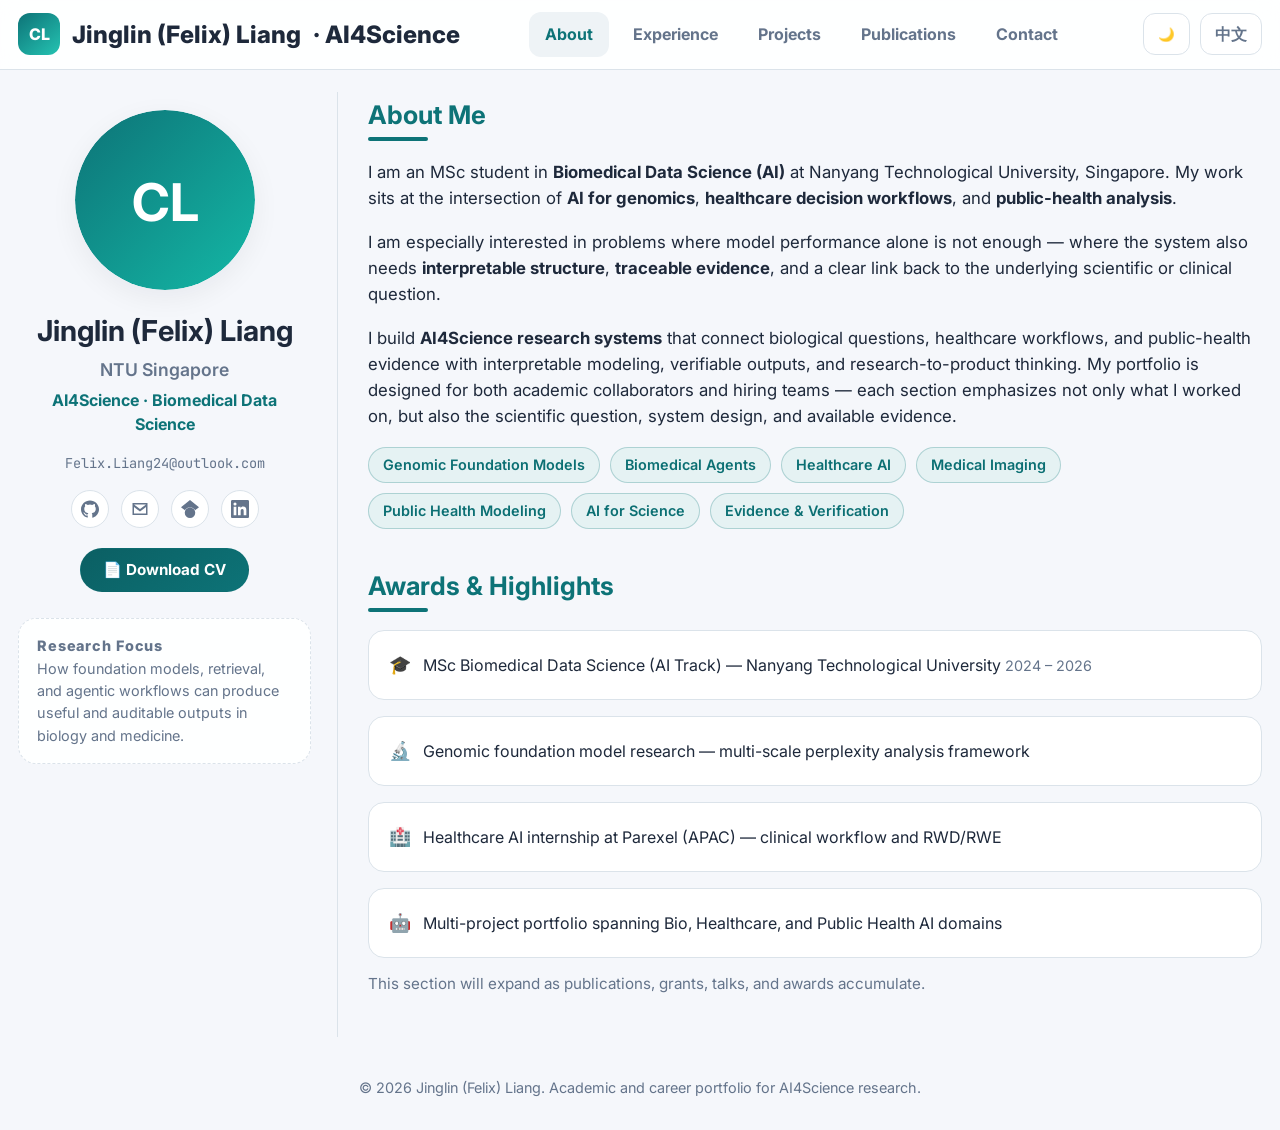
==== index.html @ bb2b81c5 "Update personal information in index.html" ====
<!DOCTYPE html>
<html lang="en">
<head>
  <meta charset="UTF-8" />
  <meta name="viewport" content="width=device-width, initial-scale=1.0" />
  <title> Jinglin (Felix) Liang | AI4Science </title>
  <meta name="description" content="Jinglin (Felix) Liang — MSc in Biomedical Data Science at NTU. Research in genomics foundation models, healthcare AI, biomedical agents, and public-health analytics." />
  <meta name="author" content="Felix" />
  <meta name="keywords" content="AI4Science, biomedical data science, genomics, healthcare AI, foundation models, NTU, research" />
  <meta property="og:title" content="Jinglin (Felix) Liang | AI4Science" />
  <meta property="og:description" content="AI4Science research student at NTU, working at the intersection of genomics, healthcare AI, and public-health analytics." />
  <meta property="og:type" content="website" />
  <link rel="preconnect" href="https://fonts.googleapis.com" />
  <link rel="preconnect" href="https://fonts.gstatic.com" crossorigin />
  <link href="https://fonts.googleapis.com/css2?family=Inter:wght@400;500;600;700;800&family=JetBrains+Mono:wght@400;500&display=swap" rel="stylesheet" />
  <link rel="icon" href="data:image/svg+xml,<svg xmlns='http://www.w3.org/2000/svg' viewBox='0 0 32 32'><rect width='32' height='32' rx='8' fill='%230d7377'/><text x='16' y='22' font-family='Inter,sans-serif' font-size='16' font-weight='800' fill='white' text-anchor='middle'>CL</text></svg>" />
  <link rel="stylesheet" href="/assets/css/style.css" />
</head>
<body>

  <!-- ======== Top Navigation ======== -->
  <nav class="top-nav" id="top">
    <div class="nav-container">
      <a class="nav-brand" href="./">
        <span class="nav-brand-mark">CL</span>
        <span> Jinglin (Felix) Liang</span>
        <span>· AI4Science</span>
      </a>
      <div class="nav-links" id="navLinks">
        <a href="./" class="active">About</a>
        <a href="career/">Experience</a>
        <a href="projects/">Projects</a>
        <a href="publications/">Publications</a>
        <a href="contact/">Contact</a>
      </div>
      <div class="nav-right">
        <button class="nav-menu-btn" id="navMenuBtn" aria-label="Toggle menu" aria-expanded="false">☰</button>
        <button class="theme-toggle" id="themeToggle" aria-label="Toggle color theme">🌙</button>
        <a class="lang-switch" href="zh/">中文</a>
      </div>
    </div>
  </nav>

  <!-- ======== Page Wrapper ======== -->
  <div class="page-wrapper">

    <!-- ======== Left Sidebar ======== -->
    <aside class="sidebar">
      <div class="profile-card">
        <div class="avatar-wrapper">
          <svg viewBox="0 0 180 180" xmlns="http://www.w3.org/2000/svg" role="img" aria-label="Felix Liang avatar">
            <defs><linearGradient id="avatarGrad" x1="0" y1="0" x2="1" y2="1"><stop offset="0%" stop-color="#0d7377"/><stop offset="100%" stop-color="#14b8a6"/></linearGradient></defs>
            <circle cx="90" cy="90" r="90" fill="url(#avatarGrad)"/>
            <text x="90" y="98" text-anchor="middle" fill="#fff" font-family="Inter,sans-serif" font-size="52" font-weight="700" dominant-baseline="middle">CL</text>
          </svg>
        </div>
        <h1 class="site-name">Jinglin (Felix) Liang</h1>
        <p class="site-title">NTU Singapore</p>
        <p class="site-subtitle">AI4Science · Biomedical Data Science</p>
        <p class="site-email">Felix.Liang24@outlook.com</p>
        <div class="social-icons">
          <a href="https://github.com/Chelsea-19" target="_blank" rel="noopener" aria-label="GitHub"><svg viewBox="0 0 24 24"><path d="M12 .5C5.37.5 0 5.78 0 12.29c0 5.21 3.43 9.63 8.21 11.19.6.11.82-.26.82-.57v-2.23c-3.34.72-4.04-1.42-4.04-1.42-.55-1.37-1.33-1.74-1.33-1.74-1.09-.73.08-.72.08-.72 1.2.09 1.84 1.22 1.84 1.22 1.07 1.8 2.8 1.28 3.49.98.11-.76.42-1.28.76-1.57-2.67-.3-5.47-1.31-5.47-5.84 0-1.29.47-2.34 1.24-3.17-.13-.3-.54-1.5.12-3.12 0 0 1-.32 3.3 1.21a11.6 11.6 0 0 1 6.02 0c2.28-1.53 3.29-1.21 3.29-1.21.66 1.62.25 2.82.12 3.12.77.83 1.24 1.88 1.24 3.17 0 4.54-2.81 5.53-5.48 5.83.43.37.82 1.1.82 2.22v3.29c0 .31.21.69.83.57C20.57 21.92 24 17.5 24 12.29 24 5.78 18.63.5 12 .5z"/></svg></a>
          <a href="mailto:Felix.Liang24@outlook.com" aria-label="Email"><svg viewBox="0 0 24 24"><path d="M2 4h20v16H2V4zm2 2v.01L12 12l8-5.99V6H4zm0 3.41V18h16V9.41l-8 5.99-8-5.99z"/></svg></a>
          <a href="#" target="_blank" rel="noopener" aria-label="Google Scholar"><svg viewBox="0 0 24 24"><path d="M5.242 13.769 0 9.5 12 0l12 9.5-5.242 4.269C17.548 11.249 14.978 9.5 12 9.5c-2.978 0-5.548 1.749-6.758 4.269zM12 10a7 7 0 1 0 0 14 7 7 0 0 0 0-14z"/></svg></a>
          <a href="#" target="_blank" rel="noopener" aria-label="LinkedIn"><svg viewBox="0 0 24 24"><path d="M20.447 20.452h-3.554v-5.569c0-1.328-.027-3.037-1.852-3.037-1.853 0-2.136 1.445-2.136 2.939v5.667H9.351V9h3.414v1.561h.046c.477-.9 1.637-1.85 3.37-1.85 3.601 0 4.267 2.37 4.267 5.455v6.286zM5.337 7.433a2.062 2.062 0 0 1-2.063-2.065 2.064 2.064 0 1 1 2.063 2.065zm1.782 13.019H3.555V9h3.564v11.452zM22.225 0H1.771C.792 0 0 .774 0 1.729v20.542C0 23.227.792 24 1.771 24h20.451C23.2 24 24 23.227 24 22.271V1.729C24 .774 23.2 0 22.222 0h.003z"/></svg></a>
        </div>
        <a class="cv-button" href="assets/cv/Felix_Liang_CV_EN.pdf" target="_blank" rel="noopener">📄 Download CV</a>
      </div>
      <div class="sidebar-note">
        <p class="sidebar-note-title">Research Focus</p>
        <p>How foundation models, retrieval, and agentic workflows can produce useful and auditable outputs in biology and medicine.</p>
      </div>
    </aside>

    <!-- ======== Main Content ======== -->
    <main class="main-content">
      <section id="about" class="section">
        <h2 class="section-heading">About Me</h2>
        <div class="section-body">
          <p>I am an MSc student in <strong>Biomedical Data Science (AI)</strong> at Nanyang Technological University, Singapore. My work sits at the intersection of <strong>AI for genomics</strong>, <strong>healthcare decision workflows</strong>, and <strong>public-health analysis</strong>.</p>
          <p>I am especially interested in problems where model performance alone is not enough — where the system also needs <strong>interpretable structure</strong>, <strong>traceable evidence</strong>, and a clear link back to the underlying scientific or clinical question.</p>
          <p>I build <strong>AI4Science research systems</strong> that connect biological questions, healthcare workflows, and public-health evidence with interpretable modeling, verifiable outputs, and research-to-product thinking. My portfolio is designed for both academic collaborators and hiring teams — each section emphasizes not only what I worked on, but also the scientific question, system design, and available evidence.</p>
          <div class="interest-tags">
            <span class="interest-tag">Genomic Foundation Models</span>
            <span class="interest-tag">Biomedical Agents</span>
            <span class="interest-tag">Healthcare AI</span>
            <span class="interest-tag">Medical Imaging</span>
            <span class="interest-tag">Public Health Modeling</span>
            <span class="interest-tag">AI for Science</span>
            <span class="interest-tag">Evidence &amp; Verification</span>
          </div>
        </div>
      </section>

      <!-- Awards & Highlights on About page -->
      <section id="awards" class="section">
        <h2 class="section-heading">Awards &amp; Highlights</h2>
        <div class="awards-list">
          <div class="award-item"><span class="award-icon">🎓</span><span class="award-text">MSc Biomedical Data Science (AI Track) — Nanyang Technological University <span class="award-date">2024 – 2026</span></span></div>
          <div class="award-item"><span class="award-icon">🔬</span><span class="award-text">Genomic foundation model research — multi-scale perplexity analysis framework</span></div>
          <div class="award-item"><span class="award-icon">🏥</span><span class="award-text">Healthcare AI internship at Parexel (APAC) — clinical workflow and RWD/RWE</span></div>
          <div class="award-item"><span class="award-icon">🤖</span><span class="award-text">Multi-project portfolio spanning Bio, Healthcare, and Public Health AI domains</span></div>
        </div>
        <p class="text-muted text-sm" style="margin-top:14px;">This section will expand as publications, grants, talks, and awards accumulate.</p>
      </section>
    </main>
  </div>

  <footer class="site-footer">
    <p>© 2026 Jinglin (Felix) Liang. Academic and career portfolio for AI4Science research.</p>
  </footer>

  <script src="/assets/js/main.js"></script>
</body>
</html>
---- assets/css/style.css ----
:root {
  --bg: #f5f7fb;
  --surface: #ffffff;
  --surface-soft: #eef3f6;
  --text: #1e293b;
  --text-soft: #64748b;
  --line: #dbe3ea;
  --primary: #0d7377;
  --primary-strong: #0b5f63;
  --chip-bg: #e5f2f3;
  --chip-text: #0b6f73;
  --shadow: 0 8px 28px rgba(15, 23, 42, 0.06);
}

:root[data-theme="dark"] {
  --bg: #0f172a;
  --surface: #111c31;
  --surface-soft: #15243f;
  --text: #e2e8f0;
  --text-soft: #94a3b8;
  --line: #26354f;
  --primary: #18aeb3;
  --primary-strong: #11949a;
  --chip-bg: #1c3445;
  --chip-text: #8be7ea;
  --shadow: 0 12px 34px rgba(0, 0, 0, 0.28);
}

* { box-sizing: border-box; }
html, body { margin: 0; padding: 0; }
body {
  font-family: 'Inter', 'Noto Sans SC', -apple-system, BlinkMacSystemFont, 'Segoe UI', sans-serif;
  background: var(--bg);
  color: var(--text);
  line-height: 1.55;
  -webkit-font-smoothing: antialiased;
}

a { color: inherit; text-decoration: none; }

.top-nav {
  position: sticky;
  top: 0;
  z-index: 20;
  border-bottom: 1px solid var(--line);
  backdrop-filter: blur(10px);
  background: color-mix(in srgb, var(--surface) 90%, transparent);
}

.nav-container {
  max-width: 1320px;
  margin: 0 auto;
  padding: 12px 18px;
  display: flex;
  align-items: center;
  gap: 14px;
}

.nav-brand {
  display: inline-flex;
  align-items: center;
  gap: 12px;
  font-weight: 800;
  font-size: 1.5rem; /* 稍微缩小以防挤压 */
}

.nav-brand-mark {
  width: 42px;
  height: 42px;
  border-radius: 12px;
  display: inline-flex;
  align-items: center;
  justify-content: center;
  background: linear-gradient(140deg, var(--primary), #25c3b2);
  color: #fff;
  font-size: 16px;
  flex-shrink: 0;
}

.nav-links {
  margin-left: auto;
  display: flex;
  align-items: center;
  gap: 8px;
}

.nav-links a {
  color: var(--text-soft);
  font-weight: 700;
  padding: 10px 16px;
  border-radius: 12px;
  transition: 0.2s ease;
}

.nav-links a.active,
.nav-links a:hover {
  color: var(--primary);
  background: var(--surface-soft);
}

.nav-right {
  margin-left: auto;
  display: flex;
  align-items: center;
  gap: 10px;
}

.theme-toggle,
.nav-menu-btn,
.lang-switch {
  border: 1px solid var(--line);
  background: var(--surface);
  color: var(--text-soft);
  border-radius: 12px;
  height: 42px;
  min-width: 42px;
  padding: 0 14px;
  display: inline-flex;
  align-items: center;
  justify-content: center;
  font-weight: 700;
  cursor: pointer;
}

.nav-menu-btn { display: none; }

.page-wrapper {
  max-width: 1320px;
  margin: 22px auto 30px;
  padding: 0 18px;
  display: grid;
  grid-template-columns: 320px minmax(0, 1fr); /* 调整侧边栏宽度 */
  gap: 30px;
}

.sidebar {
  border-right: 1px solid var(--line);
  padding-right: 26px;
}

.profile-card {
  text-align: center;
  padding: 8px 10px 0;
  display: flex;
  flex-direction: column;
  align-items: center;
}

.avatar-wrapper {
  width: 180px;
  height: 180px;
  margin: 10px auto 24px;
  border-radius: 50%;
  box-shadow: var(--shadow);
  overflow: hidden;
  flex-shrink: 0;
}

.site-name { margin: 0; font-size: 1.8rem; line-height: 1.2; }
.site-title {
  margin: 8px 0 0;
  color: var(--text-soft);
  font-size: 1.1rem;
  font-weight: 600;
}
.site-subtitle {
  margin: 4px 0 0;
  color: var(--primary);
  font-size: 1rem;
  font-weight: 700;
}
.site-email {
  margin: 16px 0;
  color: var(--text-soft);
  font-family: 'JetBrains Mono', ui-monospace, SFMono-Regular, Menlo, monospace;
  font-size: 0.85rem;
  word-break: break-all;
}

.social-icons {
  display: flex;
  justify-content: center;
  gap: 12px;
  margin-bottom: 20px;
}

.social-icons a {
  width: 38px;
  height: 38px;
  border-radius: 50%;
  border: 1px solid var(--line);
  background: var(--surface);
  display: inline-flex;
  align-items: center;
  justify-content: center;
}

.social-icons svg {
  width: 18px;
  height: 18px;
  fill: #64748b;
}

.cv-button,
.contact-btn {
  display: inline-flex;
  align-items: center;
  justify-content: center;
  gap: 8px;
  height: 44px;
  border-radius: 999px;
  padding: 0 22px;
  border: 1px solid color-mix(in srgb, var(--primary) 24%, transparent);
  background: linear-gradient(145deg, var(--primary-strong), var(--primary));
  color: #fff;
  font-weight: 700;
  font-size: 0.95rem;
}

.sidebar-note {
  margin-top: 26px;
  border: 1px dashed var(--line);
  border-radius: 18px;
  background: color-mix(in srgb, var(--surface) 90%, transparent);
  padding: 16px 18px;
  text-align: left;
}

.sidebar-note-title {
  margin: 0 0 8px;
  color: var(--text-soft);
  letter-spacing: 0.06em;
  font-weight: 800;
  font-size: 0.9rem;
}

.sidebar-note p { margin: 0; color: var(--text-soft); font-size: 0.9rem; }

.main-content {
  min-width: 0;
}

.section {
  margin-bottom: 42px;
}

.section-heading {
  margin: 8px 0 18px;
  font-size: 1.6rem;
  color: var(--primary);
  line-height: 1.2;
  position: relative;
  padding-bottom: 10px;
}

.section-heading::after {
  content: "";
  width: 60px;
  height: 4px;
  border-radius: 4px;
  background: var(--primary);
  position: absolute;
  left: 0;
  bottom: 0;
}

.section-body p {
  font-size: 1.05rem;
  margin: 0 0 18px;
}

.interest-tags,
.mini-tags {
  display: flex;
  flex-wrap: wrap;
  gap: 10px;
}

.interest-tag,
.mini-tag {
  border: 1px solid color-mix(in srgb, var(--primary) 26%, transparent);
  background: var(--chip-bg);
  color: var(--chip-text);
  border-radius: 999px;
  padding: 6px 14px;
  font-weight: 600;
  font-size: 0.9rem;
}

.awards-list,
.timeline,
.projects-list,
.pub-list,
.contact-info,
.evidence-links {
  display: grid;
  gap: 16px;
}

.award-item,
.timeline-item,
.project-card,
.pub-item {
  background: var(--surface);
  border: 1px solid var(--line);
  border-radius: 16px;
  padding: 20px;
  transition: transform 0.2s ease, box-shadow 0.2s ease;
}

.award-item { display: flex; gap: 12px; align-items: baseline; }
.award-icon { font-size: 18px; }
.award-date { color: var(--text-soft); font-size: 0.9rem; }

.timeline-header {
  display: flex;
  align-items: center;
  gap: 16px;
  margin-bottom: 14px;
}

.timeline-logo {
  width: 44px;
  height: 44px;
  flex-shrink: 0;
  display: block;
}

.timeline-info {
  min-width: 0;
}

.timeline-org {
  font-weight: 800;
  font-size: 1.1rem;
  margin: 0;
}

.timeline-role {
  font-weight: 600;
  color: var(--text);
  margin: 2px 0;
}

.timeline-meta {
  color: var(--text-soft);
  font-size: 0.9rem;
  margin: 0;
}

.timeline-details {
  margin-top: 10px;
  color: var(--text-soft);
  font-size: 0.95rem;
}

.project-title, .pub-title {
  font-weight: 800;
  font-size: 1.15rem;
  margin: 0 0 8px;
}

.pub-authors,
.pub-venue,
.pub-status,
.project-desc,
.project-impact,
.text-muted,
.contact-info li,
.evidence-link {
  color: var(--text-soft);
  font-size: 0.95rem;
}

.project-bullets {
  margin: 10px 0 0 20px;
  color: var(--text-soft);
  font-size: 0.9rem;
}

.pub-links, .evidence-links {
  margin-top: 14px;
  display: flex;
  flex-wrap: wrap;
  gap: 8px;
}

.evidence-link,
.pub-links a {
  border: 1px solid var(--line);
  padding: 6px 12px;
  border-radius: 10px;
  font-size: 0.85rem;
  background: var(--bg);
  transition: 0.2s;
}

.evidence-link:hover {
  border-color: var(--primary);
  color: var(--primary);
}

.contact-info {
  margin: 0;
  padding-left: 18px;
}

.contact-actions {
  margin-top: 20px;
  display: flex;
  flex-wrap: wrap;
  gap: 12px;
}

.contact-btn {
  background: var(--surface);
  color: var(--primary);
}

.contact-btn.primary {
  background: linear-gradient(145deg, var(--primary-strong), var(--primary));
  color: #fff;
}

.site-footer {
  margin: 40px 0 30px;
  text-align: center;
  color: var(--text-soft);
  font-size: 0.9rem;
}

@media (max-width: 1120px) {
  .page-wrapper {
    grid-template-columns: 1fr;
    gap: 30px;
  }
  .sidebar {
    border-right: 0;
    border-bottom: 1px solid var(--line);
    padding-right: 0;
    padding-bottom: 30px;
  }
}

@media (max-width: 860px) {
  .nav-menu-btn { display: inline-flex; }
  .nav-links {
    position: absolute;
    top: 100%;
    left: 0;
    width: 100%;
    background: var(--surface);
    border-bottom: 1px solid var(--line);
    display: none;
    flex-direction: column;
    padding: 10px 18px;
  }
  .nav-links.open { display: flex; }
}
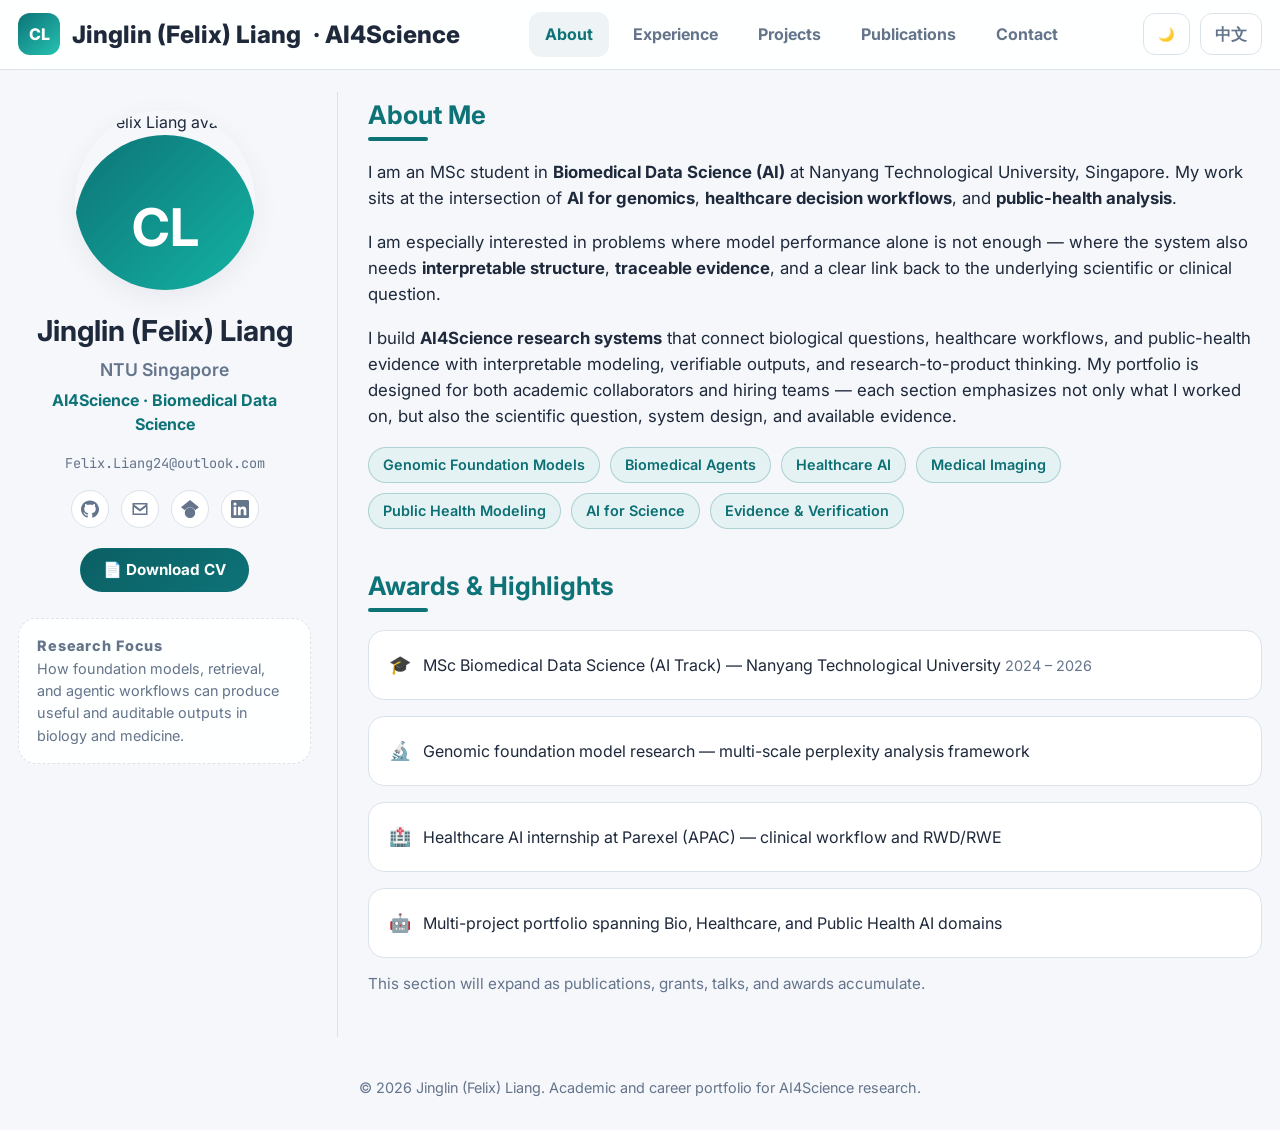
==== commit a8641c12: "Add avatar image to profile card Added an avatar image to the profile card in the sidebar." ====
--- a/index.html
+++ b/index.html
@@ -3,7 +3,7 @@
 <head>
   <meta charset="UTF-8" />
   <meta name="viewport" content="width=device-width, initial-scale=1.0" />
-  <title> Jinglin (Felix) Liang | AI4Science </title>
+  <title> AI4Science </title>
   <meta name="description" content="Jinglin (Felix) Liang — MSc in Biomedical Data Science at NTU. Research in genomics foundation models, healthcare AI, biomedical agents, and public-health analytics." />
   <meta name="author" content="Felix" />
   <meta name="keywords" content="AI4Science, biomedical data science, genomics, healthcare AI, foundation models, NTU, research" />
@@ -48,6 +48,7 @@
     <aside class="sidebar">
       <div class="profile-card">
         <div class="avatar-wrapper">
+          <img src="assets/img/avatar.jpg" alt="Felix Liang avatar" style="width: 100%; height: 100%; object-fit: cover;">
           <svg viewBox="0 0 180 180" xmlns="http://www.w3.org/2000/svg" role="img" aria-label="Felix Liang avatar">
             <defs><linearGradient id="avatarGrad" x1="0" y1="0" x2="1" y2="1"><stop offset="0%" stop-color="#0d7377"/><stop offset="100%" stop-color="#14b8a6"/></linearGradient></defs>
             <circle cx="90" cy="90" r="90" fill="url(#avatarGrad)"/>
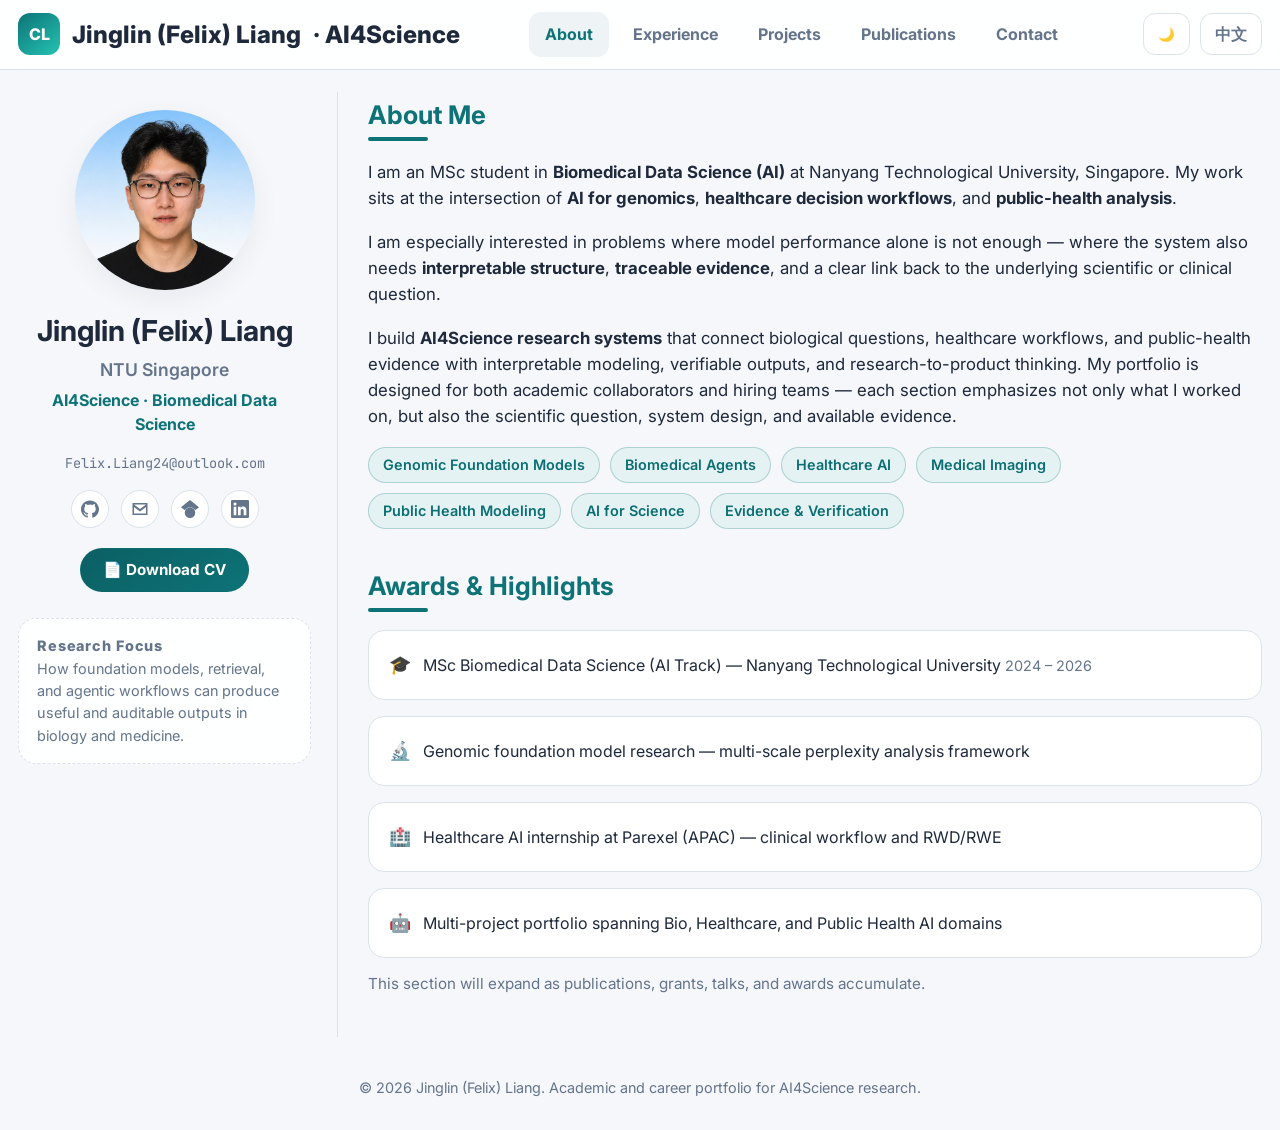
==== commit 39efe10a: "Update index.html" ====
--- a/index.html
+++ b/index.html
@@ -3,11 +3,11 @@
 <head>
   <meta charset="UTF-8" />
   <meta name="viewport" content="width=device-width, initial-scale=1.0" />
-  <title> AI4Science </title>
+  <title> Felix Liang </title>
   <meta name="description" content="Jinglin (Felix) Liang — MSc in Biomedical Data Science at NTU. Research in genomics foundation models, healthcare AI, biomedical agents, and public-health analytics." />
   <meta name="author" content="Felix" />
   <meta name="keywords" content="AI4Science, biomedical data science, genomics, healthcare AI, foundation models, NTU, research" />
-  <meta property="og:title" content="Jinglin (Felix) Liang | AI4Science" />
+  <meta property="og:title" content="Jinglin (Felix) Liang" />
   <meta property="og:description" content="AI4Science research student at NTU, working at the intersection of genomics, healthcare AI, and public-health analytics." />
   <meta property="og:type" content="website" />
   <link rel="preconnect" href="https://fonts.googleapis.com" />
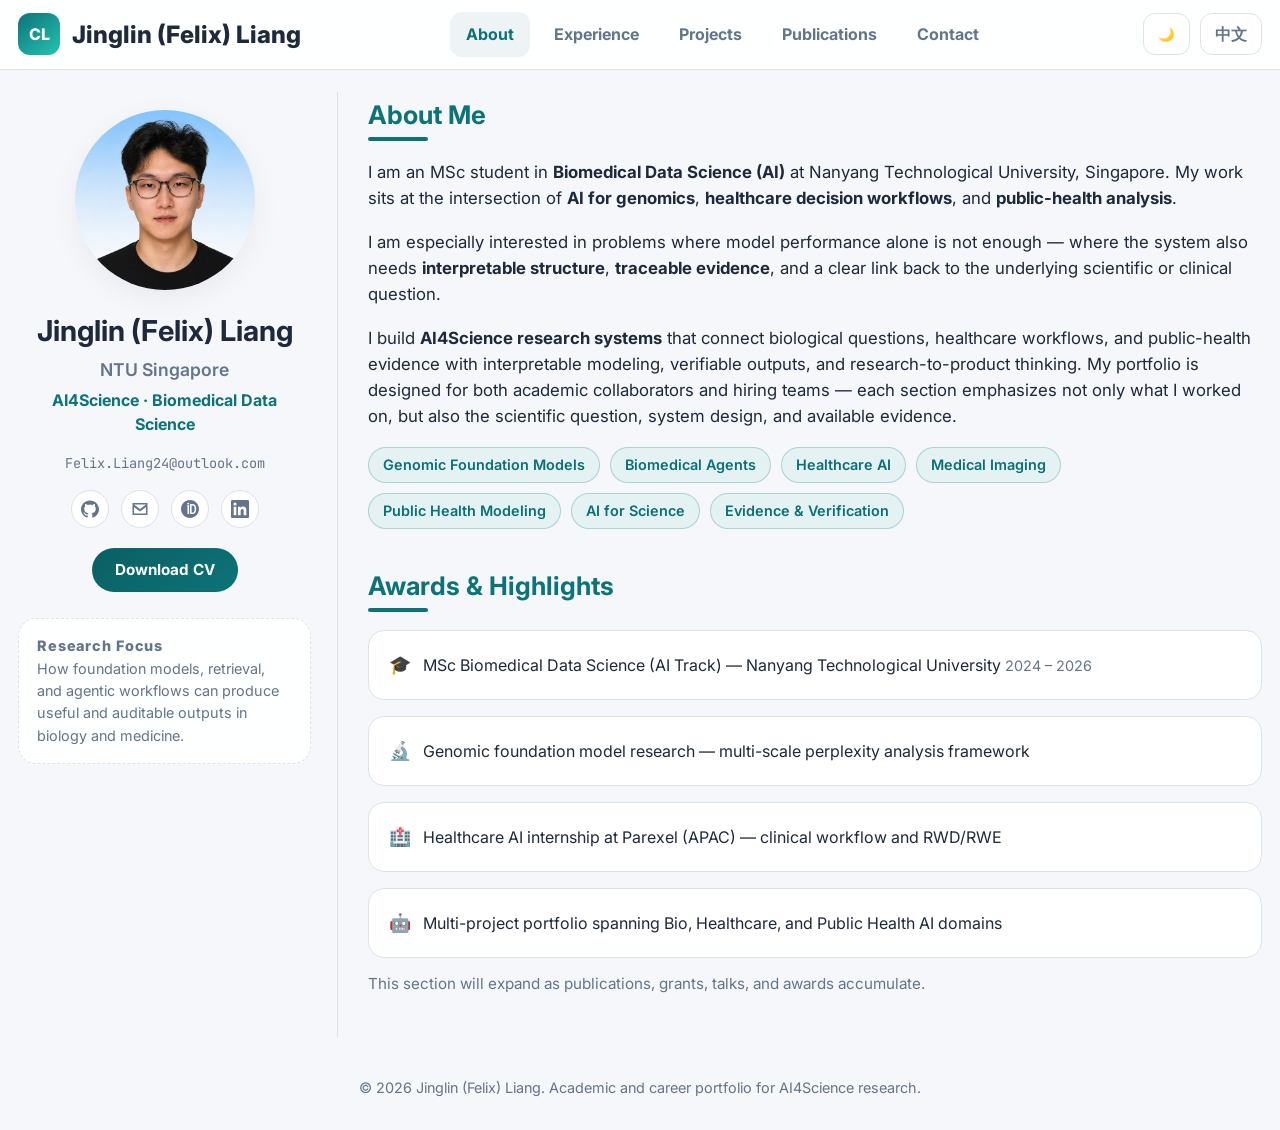
==== commit 93ff8334: "Update social links and unify header/sidebar across all pages" ====
--- a/index.html
+++ b/index.html
@@ -24,7 +24,7 @@
       <a class="nav-brand" href="./">
         <span class="nav-brand-mark">CL</span>
         <span> Jinglin (Felix) Liang</span>
-        <span>· AI4Science</span>
+
       </a>
       <div class="nav-links" id="navLinks">
         <a href="./" class="active">About</a>
@@ -62,10 +62,10 @@
         <div class="social-icons">
           <a href="https://github.com/Chelsea-19" target="_blank" rel="noopener" aria-label="GitHub"><svg viewBox="0 0 24 24"><path d="M12 .5C5.37.5 0 5.78 0 12.29c0 5.21 3.43 9.63 8.21 11.19.6.11.82-.26.82-.57v-2.23c-3.34.72-4.04-1.42-4.04-1.42-.55-1.37-1.33-1.74-1.33-1.74-1.09-.73.08-.72.08-.72 1.2.09 1.84 1.22 1.84 1.22 1.07 1.8 2.8 1.28 3.49.98.11-.76.42-1.28.76-1.57-2.67-.3-5.47-1.31-5.47-5.84 0-1.29.47-2.34 1.24-3.17-.13-.3-.54-1.5.12-3.12 0 0 1-.32 3.3 1.21a11.6 11.6 0 0 1 6.02 0c2.28-1.53 3.29-1.21 3.29-1.21.66 1.62.25 2.82.12 3.12.77.83 1.24 1.88 1.24 3.17 0 4.54-2.81 5.53-5.48 5.83.43.37.82 1.1.82 2.22v3.29c0 .31.21.69.83.57C20.57 21.92 24 17.5 24 12.29 24 5.78 18.63.5 12 .5z"/></svg></a>
           <a href="mailto:Felix.Liang24@outlook.com" aria-label="Email"><svg viewBox="0 0 24 24"><path d="M2 4h20v16H2V4zm2 2v.01L12 12l8-5.99V6H4zm0 3.41V18h16V9.41l-8 5.99-8-5.99z"/></svg></a>
-          <a href="#" target="_blank" rel="noopener" aria-label="Google Scholar"><svg viewBox="0 0 24 24"><path d="M5.242 13.769 0 9.5 12 0l12 9.5-5.242 4.269C17.548 11.249 14.978 9.5 12 9.5c-2.978 0-5.548 1.749-6.758 4.269zM12 10a7 7 0 1 0 0 14 7 7 0 0 0 0-14z"/></svg></a>
-          <a href="#" target="_blank" rel="noopener" aria-label="LinkedIn"><svg viewBox="0 0 24 24"><path d="M20.447 20.452h-3.554v-5.569c0-1.328-.027-3.037-1.852-3.037-1.853 0-2.136 1.445-2.136 2.939v5.667H9.351V9h3.414v1.561h.046c.477-.9 1.637-1.85 3.37-1.85 3.601 0 4.267 2.37 4.267 5.455v6.286zM5.337 7.433a2.062 2.062 0 0 1-2.063-2.065 2.064 2.064 0 1 1 2.063 2.065zm1.782 13.019H3.555V9h3.564v11.452zM22.225 0H1.771C.792 0 0 .774 0 1.729v20.542C0 23.227.792 24 1.771 24h20.451C23.2 24 24 23.227 24 22.271V1.729C24 .774 23.2 0 22.222 0h.003z"/></svg></a>
+          <a href="https://orcid.org/my-orcid?orcid=0009-0007-7755-5572" target="_blank" rel="noopener" aria-label="ORCID"><svg viewBox="0 0 24 24"><path d="M12 0C5.37 0 0 5.37 0 12s5.37 12 12 12 12-5.37 12-12S18.63 0 12 0zm-3.4 5.2h2.2v13.6H8.6V5.2zm3.5 0h3.2c3 0 5 2.2 5 6.8s-2 6.8-5 6.8h-3.2V5.2zm2.1 2v9.6h1.1c1.9 0 2.9-1.4 2.9-4.8s-1-4.8-2.9-4.8h-1.1zM9.7 3.7a1.3 1.3 0 1 1 0 2.6 1.3 1.3 0 0 1 0-2.6z"/></svg></a>
+          <a href="https://www.linkedin.com/in/jinglin-liang-585870355/" target="_blank" rel="noopener" aria-label="LinkedIn"><svg viewBox="0 0 24 24"><path d="M20.447 20.452h-3.554v-5.569c0-1.328-.027-3.037-1.852-3.037-1.853 0-2.136 1.445-2.136 2.939v5.667H9.351V9h3.414v1.561h.046c.477-.9 1.637-1.85 3.37-1.85 3.601 0 4.267 2.37 4.267 5.455v6.286zM5.337 7.433a2.062 2.062 0 0 1-2.063-2.065 2.064 2.064 0 1 1 2.063 2.065zm1.782 13.019H3.555V9h3.564v11.452zM22.225 0H1.771C.792 0 0 .774 0 1.729v20.542C0 23.227.792 24 1.771 24h20.451C23.2 24 24 23.227 24 22.271V1.729C24 .774 23.2 0 22.222 0h.003z"/></svg></a>
         </div>
-        <a class="cv-button" href="assets/cv/Felix_Liang_CV_EN.pdf" target="_blank" rel="noopener">📄 Download CV</a>
+        <a class="cv-button" href="assets/cv/Felix_Liang_CV_EN.pdf" target="_blank" rel="noopener">Download CV</a>
       </div>
       <div class="sidebar-note">
         <p class="sidebar-note-title">Research Focus</p>
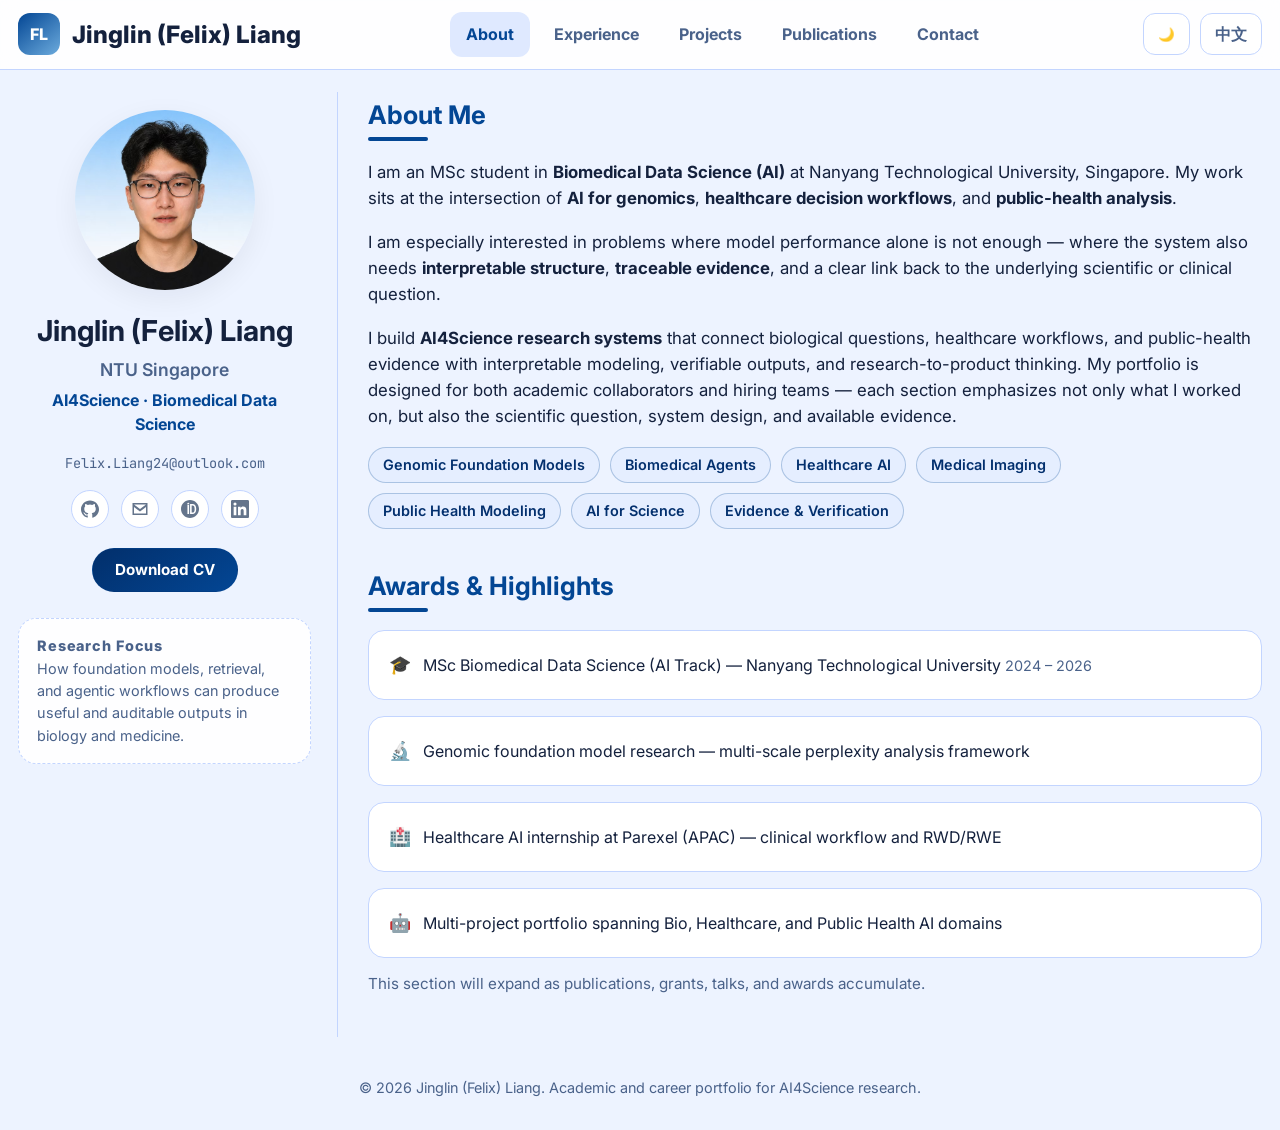
==== commit 7cda3d17: "Update EN/ZH logos to FL with blue-white palette" ====
--- a/index.html
+++ b/index.html
@@ -13,7 +13,7 @@
   <link rel="preconnect" href="https://fonts.googleapis.com" />
   <link rel="preconnect" href="https://fonts.gstatic.com" crossorigin />
   <link href="https://fonts.googleapis.com/css2?family=Inter:wght@400;500;600;700;800&family=JetBrains+Mono:wght@400;500&display=swap" rel="stylesheet" />
-  <link rel="icon" href="data:image/svg+xml,<svg xmlns='http://www.w3.org/2000/svg' viewBox='0 0 32 32'><rect width='32' height='32' rx='8' fill='%230d7377'/><text x='16' y='22' font-family='Inter,sans-serif' font-size='16' font-weight='800' fill='white' text-anchor='middle'>CL</text></svg>" />
+  <link rel="icon" href="data:image/svg+xml,<svg xmlns='http://www.w3.org/2000/svg' viewBox='0 0 32 32'><rect width='32' height='32' rx='8' fill='%23034694'/><text x='16' y='22' font-family='Inter,sans-serif' font-size='16' font-weight='800' fill='white' text-anchor='middle'>FL</text></svg>" />
   <link rel="stylesheet" href="/assets/css/style.css" />
 </head>
 <body>
@@ -22,7 +22,7 @@
   <nav class="top-nav" id="top">
     <div class="nav-container">
       <a class="nav-brand" href="./">
-        <span class="nav-brand-mark">CL</span>
+        <span class="nav-brand-mark">FL</span>
         <span> Jinglin (Felix) Liang</span>
 
       </a>
@@ -50,9 +50,9 @@
         <div class="avatar-wrapper">
           <img src="assets/img/avatar.jpg" alt="Felix Liang avatar" style="width: 100%; height: 100%; object-fit: cover;">
           <svg viewBox="0 0 180 180" xmlns="http://www.w3.org/2000/svg" role="img" aria-label="Felix Liang avatar">
-            <defs><linearGradient id="avatarGrad" x1="0" y1="0" x2="1" y2="1"><stop offset="0%" stop-color="#0d7377"/><stop offset="100%" stop-color="#14b8a6"/></linearGradient></defs>
+            <defs><linearGradient id="avatarGrad" x1="0" y1="0" x2="1" y2="1"><stop offset="0%" stop-color="#034694"/><stop offset="100%" stop-color="#6cabdd"/></linearGradient></defs>
             <circle cx="90" cy="90" r="90" fill="url(#avatarGrad)"/>
-            <text x="90" y="98" text-anchor="middle" fill="#fff" font-family="Inter,sans-serif" font-size="52" font-weight="700" dominant-baseline="middle">CL</text>
+            <text x="90" y="98" text-anchor="middle" fill="#fff" font-family="Inter,sans-serif" font-size="52" font-weight="700" dominant-baseline="middle">FL</text>
           </svg>
         </div>
         <h1 class="site-name">Jinglin (Felix) Liang</h1>
--- a/assets/css/style.css
+++ b/assets/css/style.css
@@ -1,28 +1,28 @@
 :root {
-  --bg: #f5f7fb;
+  --bg: #edf3ff;
   --surface: #ffffff;
-  --surface-soft: #eef3f6;
-  --text: #1e293b;
-  --text-soft: #64748b;
-  --line: #dbe3ea;
-  --primary: #0d7377;
-  --primary-strong: #0b5f63;
-  --chip-bg: #e5f2f3;
-  --chip-text: #0b6f73;
+  --surface-soft: #dfe9ff;
+  --text: #14213d;
+  --text-soft: #4a628a;
+  --line: #c3d5ff;
+  --primary: #034694;
+  --primary-strong: #022f6b;
+  --chip-bg: #e5eeff;
+  --chip-text: #03306e;
   --shadow: 0 8px 28px rgba(15, 23, 42, 0.06);
 }
 
 :root[data-theme="dark"] {
-  --bg: #0f172a;
-  --surface: #111c31;
-  --surface-soft: #15243f;
-  --text: #e2e8f0;
-  --text-soft: #94a3b8;
-  --line: #26354f;
-  --primary: #18aeb3;
-  --primary-strong: #11949a;
-  --chip-bg: #1c3445;
-  --chip-text: #8be7ea;
+  --bg: #08152d;
+  --surface: #0d1f3d;
+  --surface-soft: #12305c;
+  --text: #e6efff;
+  --text-soft: #9bb6e2;
+  --line: #2d4570;
+  --primary: #6cabdd;
+  --primary-strong: #4f96d1;
+  --chip-bg: #17365f;
+  --chip-text: #cbe4ff;
   --shadow: 0 12px 34px rgba(0, 0, 0, 0.28);
 }
 
@@ -38,6 +38,21 @@
 
 a { color: inherit; text-decoration: none; }
 
+:root[data-theme="dark"] .nav-brand-mark {
+  background: linear-gradient(140deg, var(--primary-strong), #f4cf6a);
+  color: #071225;
+}
+
+:root[data-theme="dark"] .contact-btn.primary,
+:root[data-theme="dark"] .cv-button {
+  background: linear-gradient(145deg, var(--primary-strong), #2d6ecf 60%, #f4cf6a);
+  color: #f8fbff;
+}
+
+:root[data-theme="dark"] .section-heading::after {
+  background: linear-gradient(90deg, var(--primary), #f4cf6a);
+}
+
 .top-nav {
   position: sticky;
   top: 0;
@@ -71,7 +86,7 @@
   display: inline-flex;
   align-items: center;
   justify-content: center;
-  background: linear-gradient(140deg, var(--primary), #25c3b2);
+  background: linear-gradient(140deg, var(--primary), #6cabdd);
   color: #fff;
   font-size: 16px;
   flex-shrink: 0;
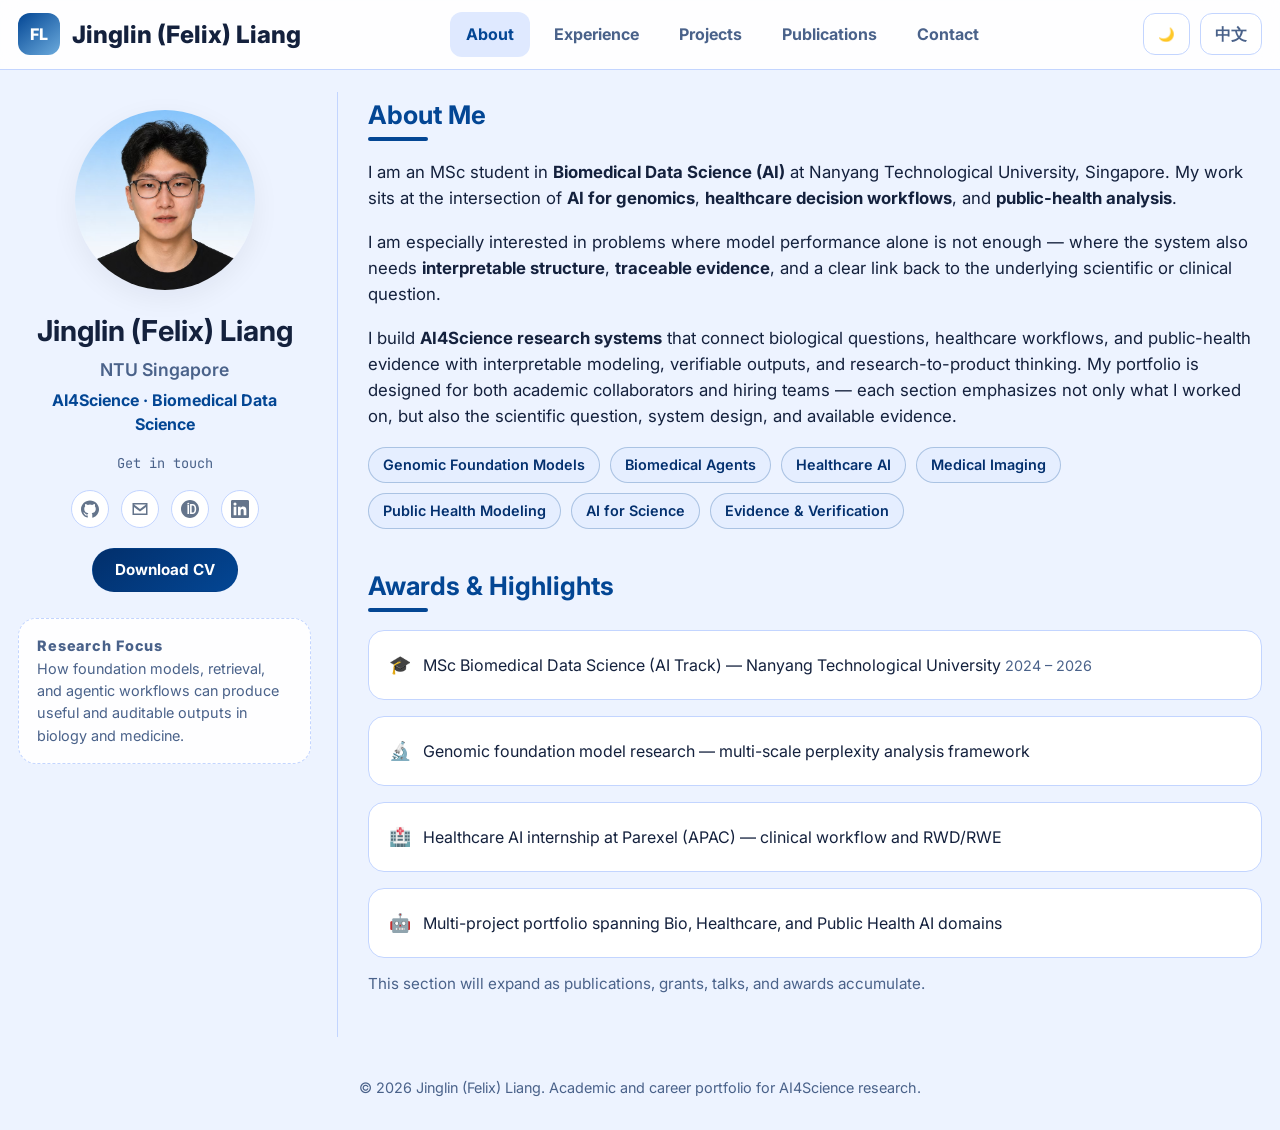
==== commit 4d6576a0: "Remove visible email addresses and keep contact buttons" ====
--- a/index.html
+++ b/index.html
@@ -58,7 +58,7 @@
         <h1 class="site-name">Jinglin (Felix) Liang</h1>
         <p class="site-title">NTU Singapore</p>
         <p class="site-subtitle">AI4Science · Biomedical Data Science</p>
-        <p class="site-email">Felix.Liang24@outlook.com</p>
+        <p class="site-email">Get in touch</p>
         <div class="social-icons">
           <a href="https://github.com/Chelsea-19" target="_blank" rel="noopener" aria-label="GitHub"><svg viewBox="0 0 24 24"><path d="M12 .5C5.37.5 0 5.78 0 12.29c0 5.21 3.43 9.63 8.21 11.19.6.11.82-.26.82-.57v-2.23c-3.34.72-4.04-1.42-4.04-1.42-.55-1.37-1.33-1.74-1.33-1.74-1.09-.73.08-.72.08-.72 1.2.09 1.84 1.22 1.84 1.22 1.07 1.8 2.8 1.28 3.49.98.11-.76.42-1.28.76-1.57-2.67-.3-5.47-1.31-5.47-5.84 0-1.29.47-2.34 1.24-3.17-.13-.3-.54-1.5.12-3.12 0 0 1-.32 3.3 1.21a11.6 11.6 0 0 1 6.02 0c2.28-1.53 3.29-1.21 3.29-1.21.66 1.62.25 2.82.12 3.12.77.83 1.24 1.88 1.24 3.17 0 4.54-2.81 5.53-5.48 5.83.43.37.82 1.1.82 2.22v3.29c0 .31.21.69.83.57C20.57 21.92 24 17.5 24 12.29 24 5.78 18.63.5 12 .5z"/></svg></a>
           <a href="mailto:Felix.Liang24@outlook.com" aria-label="Email"><svg viewBox="0 0 24 24"><path d="M2 4h20v16H2V4zm2 2v.01L12 12l8-5.99V6H4zm0 3.41V18h16V9.41l-8 5.99-8-5.99z"/></svg></a>
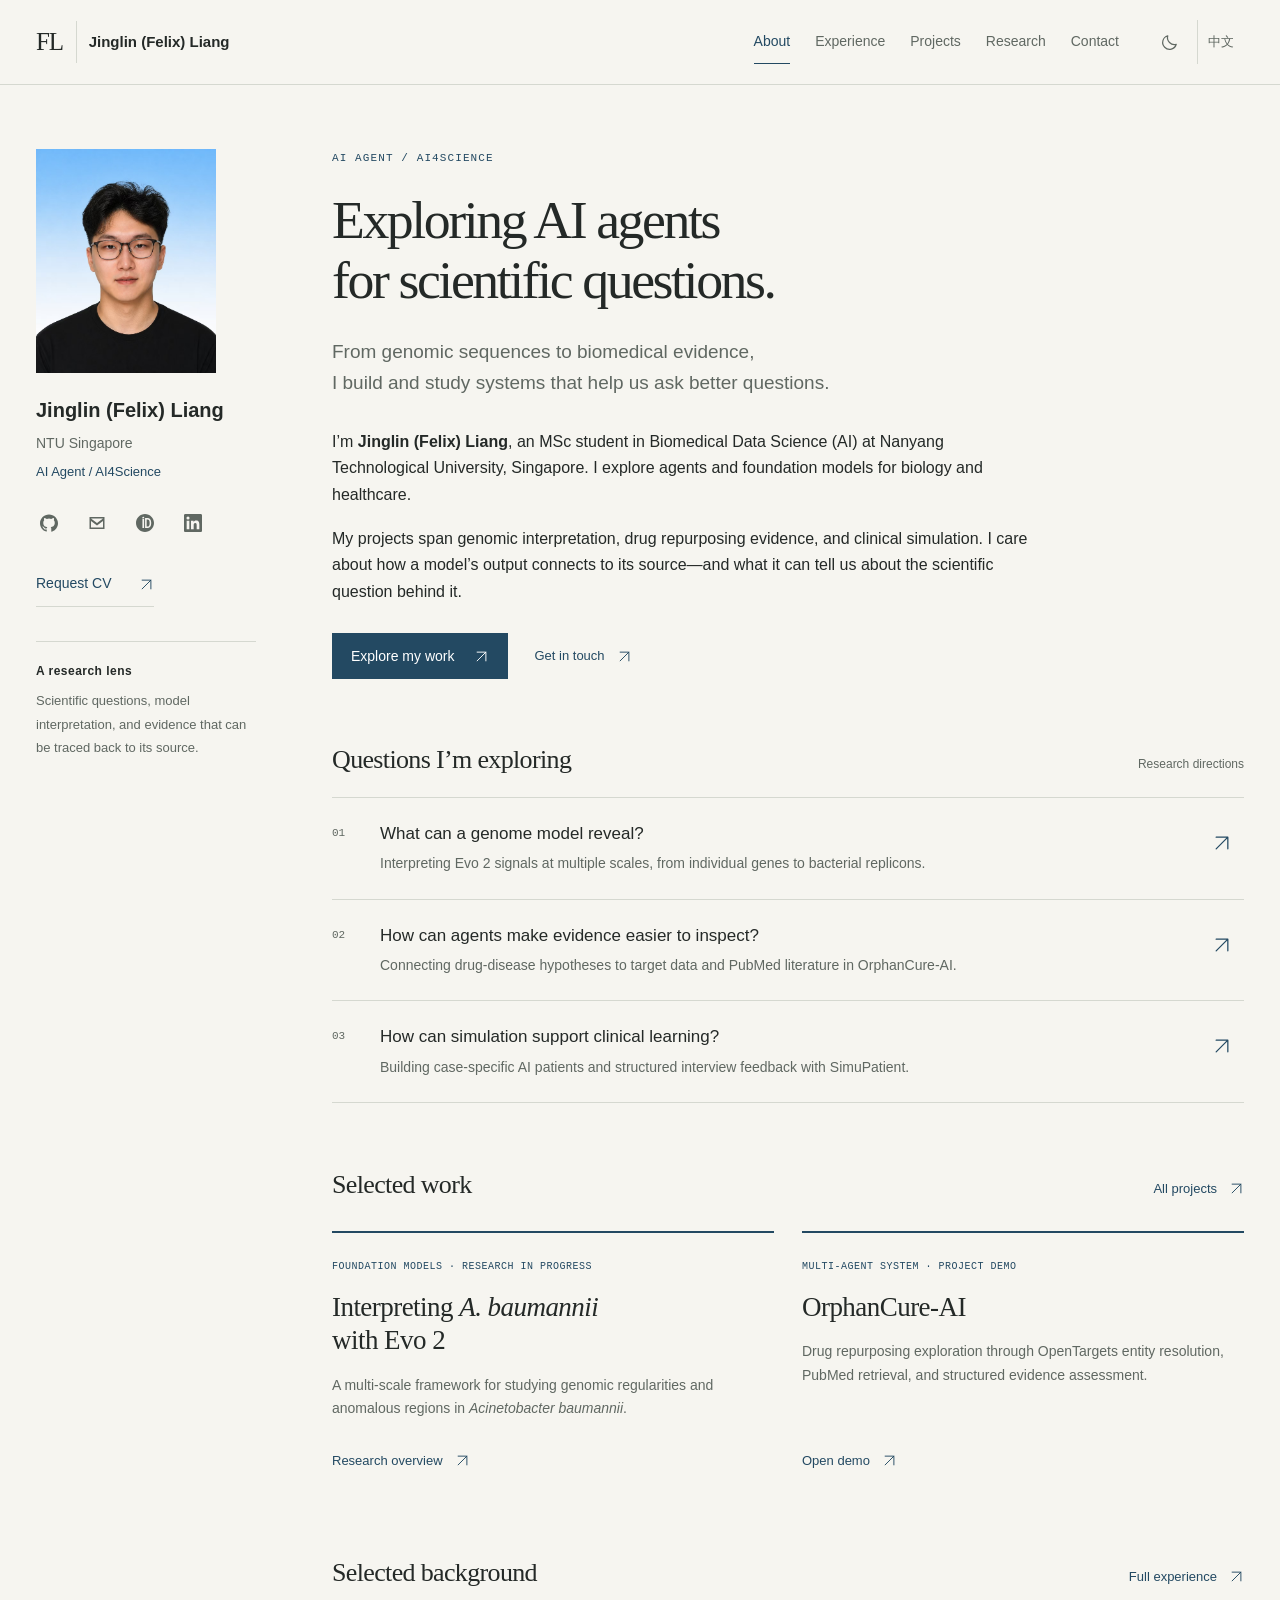
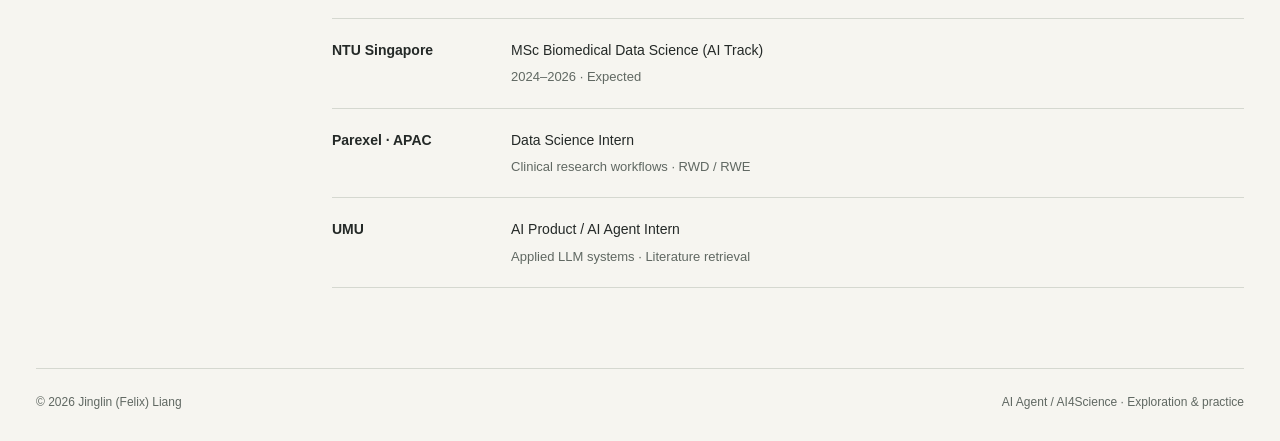
==== commit 0a7dae9e: "Refine bilingual homepage around AI Agent and AI4Science exploration" ====
--- a/index.html
+++ b/index.html
@@ -3,23 +3,25 @@
 <head>
   <meta charset="UTF-8" />
   <meta name="viewport" content="width=device-width, initial-scale=1.0" />
-  <title> Felix Liang </title>
-  <meta name="description" content="Jinglin (Felix) Liang — MSc in Biomedical Data Science at NTU. Research in genomics foundation models, healthcare AI, biomedical agents, and public-health analytics." />
-  <meta name="author" content="Felix" />
+  <title>Jinglin (Felix) Liang | AI Agent / AI4Science</title>
+  <meta name="description" content="Jinglin (Felix) Liang explores AI agents and foundation models for genomics, biomedical evidence, and clinical simulation at NTU Singapore." />
+  <meta name="author" content="Jinglin (Felix) Liang" />
   <meta name="keywords" content="AI4Science, biomedical data science, genomics, healthcare AI, foundation models, NTU, research" />
   <meta property="og:title" content="Jinglin (Felix) Liang" />
-  <meta property="og:description" content="AI4Science research student at NTU, working at the intersection of genomics, healthcare AI, and public-health analytics." />
+  <meta property="og:description" content="Jinglin (Felix) Liang explores AI agents and foundation models for genomics, biomedical evidence, and clinical simulation at NTU Singapore." />
   <meta property="og:type" content="website" />
-  <link rel="preconnect" href="https://fonts.googleapis.com" />
-  <link rel="preconnect" href="https://fonts.gstatic.com" crossorigin />
-  <link href="https://fonts.googleapis.com/css2?family=Inter:wght@400;500;600;700;800&family=JetBrains+Mono:wght@400;500&display=swap" rel="stylesheet" />
-  <link rel="icon" href="data:image/svg+xml,<svg xmlns='http://www.w3.org/2000/svg' viewBox='0 0 32 32'><rect width='32' height='32' rx='8' fill='%23034694'/><text x='16' y='22' font-family='Inter,sans-serif' font-size='16' font-weight='800' fill='white' text-anchor='middle'>FL</text></svg>" />
-  <link rel="stylesheet" href="/assets/css/style.css" />
+  <link rel="icon" href="data:image/svg+xml,<svg xmlns='http://www.w3.org/2000/svg' viewBox='0 0 32 32'><rect width='32' height='32' rx='8' fill='%23234962'/><text x='16' y='22' font-family='Inter,sans-serif' font-size='16' font-weight='800' fill='white' text-anchor='middle'>FL</text></svg>" />
+  <link rel="stylesheet" href="assets/css/style.css" />
+  <link rel="canonical" href="https://chelsea-19.github.io/" />
+  <link rel="alternate" hreflang="en" href="https://chelsea-19.github.io/" />
+  <link rel="alternate" hreflang="zh-CN" href="https://chelsea-19.github.io/zh/" />
+  <noscript><style>@media(max-width:1050px){.nav-links{display:flex;position:static;flex-basis:100%;padding:0;border:0}.nav-container{flex-wrap:wrap}.nav-right{order:1}.nav-links{order:2}.nav-menu-btn,.theme-toggle{display:none}}</style></noscript>
 </head>
 <body>
+  <a class="skip-link" href="#main">Skip to content</a>
 
   <!-- ======== Top Navigation ======== -->
-  <nav class="top-nav" id="top">
+  <nav class="top-nav" id="top" aria-label="Main navigation">
     <div class="nav-container">
       <a class="nav-brand" href="./">
         <span class="nav-brand-mark">FL</span>
@@ -27,15 +29,15 @@
 
       </a>
       <div class="nav-links" id="navLinks">
-        <a href="./" class="active">About</a>
+        <a href="./" class="active" aria-current="page">About</a>
         <a href="career/">Experience</a>
         <a href="projects/">Projects</a>
-        <a href="publications/">Publications</a>
+        <a href="publications/">Research</a>
         <a href="contact/">Contact</a>
       </div>
       <div class="nav-right">
-        <button class="nav-menu-btn" id="navMenuBtn" aria-label="Toggle menu" aria-expanded="false">☰</button>
-        <button class="theme-toggle" id="themeToggle" aria-label="Toggle color theme">🌙</button>
+        <button class="nav-menu-btn" id="navMenuBtn" aria-label="Open navigation menu" aria-controls="navLinks" aria-expanded="false"><svg viewBox="0 0 24 24" aria-hidden="true"><path d="M4 6h16M4 12h16M4 18h16"/></svg></button>
+        <button class="theme-toggle" id="themeToggle" aria-label="Switch to dark theme" aria-pressed="false"><svg viewBox="0 0 24 24" aria-hidden="true"><path d="M20.5 14.2A8.7 8.7 0 0 1 9.8 3.5a8.7 8.7 0 1 0 10.7 10.7Z"/></svg></button>
         <a class="lang-switch" href="zh/">中文</a>
       </div>
     </div>
@@ -48,69 +50,63 @@
     <aside class="sidebar">
       <div class="profile-card">
         <div class="avatar-wrapper">
-          <img src="assets/img/avatar.jpg" alt="Felix Liang avatar" style="width: 100%; height: 100%; object-fit: cover;">
-          <svg viewBox="0 0 180 180" xmlns="http://www.w3.org/2000/svg" role="img" aria-label="Felix Liang avatar">
-            <defs><linearGradient id="avatarGrad" x1="0" y1="0" x2="1" y2="1"><stop offset="0%" stop-color="#034694"/><stop offset="100%" stop-color="#6cabdd"/></linearGradient></defs>
-            <circle cx="90" cy="90" r="90" fill="url(#avatarGrad)"/>
-            <text x="90" y="98" text-anchor="middle" fill="#fff" font-family="Inter,sans-serif" font-size="52" font-weight="700" dominant-baseline="middle">FL</text>
-          </svg>
+          <img src="assets/img/avatar.jpg" alt="Felix Liang avatar" width="180" height="224">
         </div>
-        <h1 class="site-name">Jinglin (Felix) Liang</h1>
+        <h2 class="site-name">Jinglin (Felix) Liang</h2>
         <p class="site-title">NTU Singapore</p>
-        <p class="site-subtitle">AI4Science · Biomedical Data Science</p>
-        <p class="site-email">Get in touch</p>
+        <p class="site-subtitle">AI Agent / AI4Science</p>
+
         <div class="social-icons">
           <a href="https://github.com/Chelsea-19" target="_blank" rel="noopener" aria-label="GitHub"><svg viewBox="0 0 24 24"><path d="M12 .5C5.37.5 0 5.78 0 12.29c0 5.21 3.43 9.63 8.21 11.19.6.11.82-.26.82-.57v-2.23c-3.34.72-4.04-1.42-4.04-1.42-.55-1.37-1.33-1.74-1.33-1.74-1.09-.73.08-.72.08-.72 1.2.09 1.84 1.22 1.84 1.22 1.07 1.8 2.8 1.28 3.49.98.11-.76.42-1.28.76-1.57-2.67-.3-5.47-1.31-5.47-5.84 0-1.29.47-2.34 1.24-3.17-.13-.3-.54-1.5.12-3.12 0 0 1-.32 3.3 1.21a11.6 11.6 0 0 1 6.02 0c2.28-1.53 3.29-1.21 3.29-1.21.66 1.62.25 2.82.12 3.12.77.83 1.24 1.88 1.24 3.17 0 4.54-2.81 5.53-5.48 5.83.43.37.82 1.1.82 2.22v3.29c0 .31.21.69.83.57C20.57 21.92 24 17.5 24 12.29 24 5.78 18.63.5 12 .5z"/></svg></a>
           <a href="mailto:Felix.Liang24@outlook.com" aria-label="Email"><svg viewBox="0 0 24 24"><path d="M2 4h20v16H2V4zm2 2v.01L12 12l8-5.99V6H4zm0 3.41V18h16V9.41l-8 5.99-8-5.99z"/></svg></a>
-          <a href="https://orcid.org/my-orcid?orcid=0009-0007-7755-5572" target="_blank" rel="noopener" aria-label="ORCID"><svg viewBox="0 0 24 24"><path d="M12 0C5.37 0 0 5.37 0 12s5.37 12 12 12 12-5.37 12-12S18.63 0 12 0zm-3.4 5.2h2.2v13.6H8.6V5.2zm3.5 0h3.2c3 0 5 2.2 5 6.8s-2 6.8-5 6.8h-3.2V5.2zm2.1 2v9.6h1.1c1.9 0 2.9-1.4 2.9-4.8s-1-4.8-2.9-4.8h-1.1zM9.7 3.7a1.3 1.3 0 1 1 0 2.6 1.3 1.3 0 0 1 0-2.6z"/></svg></a>
+          <a href="https://orcid.org/0009-0007-7755-5572" target="_blank" rel="noopener" aria-label="ORCID"><svg viewBox="0 0 24 24"><path d="M12 0C5.37 0 0 5.37 0 12s5.37 12 12 12 12-5.37 12-12S18.63 0 12 0zm-3.4 5.2h2.2v13.6H8.6V5.2zm3.5 0h3.2c3 0 5 2.2 5 6.8s-2 6.8-5 6.8h-3.2V5.2zm2.1 2v9.6h1.1c1.9 0 2.9-1.4 2.9-4.8s-1-4.8-2.9-4.8h-1.1zM9.7 3.7a1.3 1.3 0 1 1 0 2.6 1.3 1.3 0 0 1 0-2.6z"/></svg></a>
           <a href="https://www.linkedin.com/in/jinglin-liang-585870355/" target="_blank" rel="noopener" aria-label="LinkedIn"><svg viewBox="0 0 24 24"><path d="M20.447 20.452h-3.554v-5.569c0-1.328-.027-3.037-1.852-3.037-1.853 0-2.136 1.445-2.136 2.939v5.667H9.351V9h3.414v1.561h.046c.477-.9 1.637-1.85 3.37-1.85 3.601 0 4.267 2.37 4.267 5.455v6.286zM5.337 7.433a2.062 2.062 0 0 1-2.063-2.065 2.064 2.064 0 1 1 2.063 2.065zm1.782 13.019H3.555V9h3.564v11.452zM22.225 0H1.771C.792 0 0 .774 0 1.729v20.542C0 23.227.792 24 1.771 24h20.451C23.2 24 24 23.227 24 22.271V1.729C24 .774 23.2 0 22.222 0h.003z"/></svg></a>
         </div>
-        <a class="cv-button" href="assets/cv/Felix_Liang_CV_EN.pdf" target="_blank" rel="noopener">Download CV</a>
+        <a class="cv-button" href="mailto:Felix.Liang24@outlook.com?subject=CV%20request">Request CV <svg class="arrow-icon" viewBox="0 0 24 24" aria-hidden="true"><path d="M5 19 19 5M5 5h14v14"/></svg></a>
       </div>
-      <div class="sidebar-note">
-        <p class="sidebar-note-title">Research Focus</p>
-        <p>How foundation models, retrieval, and agentic workflows can produce useful and auditable outputs in biology and medicine.</p>
-      </div>
+      <div class="sidebar-note"><p class="sidebar-note-title">A research lens</p><p>Scientific questions, model interpretation, and evidence that can be traced back to its source.</p></div>
     </aside>
 
     <!-- ======== Main Content ======== -->
-    <main class="main-content">
-      <section id="about" class="section">
-        <h2 class="section-heading">About Me</h2>
-        <div class="section-body">
-          <p>I am an MSc student in <strong>Biomedical Data Science (AI)</strong> at Nanyang Technological University, Singapore. My work sits at the intersection of <strong>AI for genomics</strong>, <strong>healthcare decision workflows</strong>, and <strong>public-health analysis</strong>.</p>
-          <p>I am especially interested in problems where model performance alone is not enough — where the system also needs <strong>interpretable structure</strong>, <strong>traceable evidence</strong>, and a clear link back to the underlying scientific or clinical question.</p>
-          <p>I build <strong>AI4Science research systems</strong> that connect biological questions, healthcare workflows, and public-health evidence with interpretable modeling, verifiable outputs, and research-to-product thinking. My portfolio is designed for both academic collaborators and hiring teams — each section emphasizes not only what I worked on, but also the scientific question, system design, and available evidence.</p>
-          <div class="interest-tags">
-            <span class="interest-tag">Genomic Foundation Models</span>
-            <span class="interest-tag">Biomedical Agents</span>
-            <span class="interest-tag">Healthcare AI</span>
-            <span class="interest-tag">Medical Imaging</span>
-            <span class="interest-tag">Public Health Modeling</span>
-            <span class="interest-tag">AI for Science</span>
-            <span class="interest-tag">Evidence &amp; Verification</span>
-          </div>
+    <main class="main-content" id="main" tabindex="-1">
+      <section id="about" class="section hero">
+        <p class="eyebrow">AI AGENT / AI4SCIENCE</p>
+        <h1 class="hero-title">Exploring AI agents<br>for scientific questions.</h1>
+        <p class="hero-lead">From genomic sequences to biomedical evidence,<br class="desktop-break"> I build and study systems that help us ask better questions.</p>
+        <div class="section-body about-copy">
+          <p>I’m <strong>Jinglin (Felix) Liang</strong>, an MSc student in Biomedical Data Science (AI) at Nanyang Technological University, Singapore. I explore agents and foundation models for biology and healthcare.</p>
+          <p>My projects span genomic interpretation, drug repurposing evidence, and clinical simulation. I care about how a model’s output connects to its source—and what it can tell us about the scientific question behind it.</p>
+        </div>
+        <div class="hero-actions"><a class="contact-btn primary" href="projects/">Explore my work <svg class="arrow-icon" viewBox="0 0 24 24" aria-hidden="true"><path d="M5 19 19 5M5 5h14v14"/></svg></a><a class="text-link" href="mailto:Felix.Liang24@outlook.com">Get in touch <svg class="arrow-icon" viewBox="0 0 24 24" aria-hidden="true"><path d="M5 19 19 5M5 5h14v14"/></svg></a></div>
+      </section>
+
+      <section class="section" aria-labelledby="questions-title">
+        <div class="section-header"><h2 class="section-heading" id="questions-title">Questions I’m exploring</h2><span class="section-caption">Research directions</span></div>
+        <div class="question-list">
+          <article class="question-row"><span class="row-number" aria-hidden="true">01</span><div><h3>What can a genome model reveal?</h3><p>Interpreting Evo 2 signals at multiple scales, from individual genes to bacterial replicons.</p></div><a class="row-link" href="projects/#evo2" aria-label="Read about Evo 2 genomic interpretation"><svg class="arrow-icon" viewBox="0 0 24 24" aria-hidden="true"><path d="M5 19 19 5M5 5h14v14"/></svg></a></article>
+          <article class="question-row"><span class="row-number" aria-hidden="true">02</span><div><h3>How can agents make evidence easier to inspect?</h3><p>Connecting drug-disease hypotheses to target data and PubMed literature in OrphanCure-AI.</p></div><a class="row-link" href="projects/#orphancure" aria-label="Read about OrphanCure-AI"><svg class="arrow-icon" viewBox="0 0 24 24" aria-hidden="true"><path d="M5 19 19 5M5 5h14v14"/></svg></a></article>
+          <article class="question-row"><span class="row-number" aria-hidden="true">03</span><div><h3>How can simulation support clinical learning?</h3><p>Building case-specific AI patients and structured interview feedback with SimuPatient.</p></div><a class="row-link" href="projects/#simupatient" aria-label="Read about SimuPatient"><svg class="arrow-icon" viewBox="0 0 24 24" aria-hidden="true"><path d="M5 19 19 5M5 5h14v14"/></svg></a></article>
         </div>
       </section>
 
-      <!-- Awards & Highlights on About page -->
-      <section id="awards" class="section">
-        <h2 class="section-heading">Awards &amp; Highlights</h2>
-        <div class="awards-list">
-          <div class="award-item"><span class="award-icon">🎓</span><span class="award-text">MSc Biomedical Data Science (AI Track) — Nanyang Technological University <span class="award-date">2024 – 2026</span></span></div>
-          <div class="award-item"><span class="award-icon">🔬</span><span class="award-text">Genomic foundation model research — multi-scale perplexity analysis framework</span></div>
-          <div class="award-item"><span class="award-icon">🏥</span><span class="award-text">Healthcare AI internship at Parexel (APAC) — clinical workflow and RWD/RWE</span></div>
-          <div class="award-item"><span class="award-icon">🤖</span><span class="award-text">Multi-project portfolio spanning Bio, Healthcare, and Public Health AI domains</span></div>
+      <section class="section" aria-labelledby="work-title">
+        <div class="section-header"><h2 class="section-heading" id="work-title">Selected work</h2><a class="text-link" href="projects/">All projects <svg class="arrow-icon" viewBox="0 0 24 24" aria-hidden="true"><path d="M5 19 19 5M5 5h14v14"/></svg></a></div>
+        <div class="work-grid">
+          <article class="work-card"><p class="eyebrow">FOUNDATION MODELS · RESEARCH IN PROGRESS</p><h3><a href="projects/#evo2">Interpreting <em>A. baumannii</em><br>with Evo 2</a></h3><p>A multi-scale framework for studying genomic regularities and anomalous regions in <em>Acinetobacter baumannii</em>.</p><a class="text-link" href="projects/#evo2">Research overview <svg class="arrow-icon" viewBox="0 0 24 24" aria-hidden="true"><path d="M5 19 19 5M5 5h14v14"/></svg></a></article>
+          <article class="work-card"><p class="eyebrow">MULTI-AGENT SYSTEM · PROJECT DEMO</p><h3><a href="projects/#orphancure">OrphanCure-AI</a></h3><p>Drug repurposing exploration through OpenTargets entity resolution, PubMed retrieval, and structured evidence assessment.</p><a class="text-link" href="https://orphancure-ai.streamlit.app/" target="_blank" rel="noopener">Open demo <svg class="arrow-icon" viewBox="0 0 24 24" aria-hidden="true"><path d="M5 19 19 5M5 5h14v14"/></svg></a></article>
         </div>
-        <p class="text-muted text-sm" style="margin-top:14px;">This section will expand as publications, grants, talks, and awards accumulate.</p>
+      </section>
+
+      <section class="section" aria-labelledby="background-title">
+        <div class="section-header"><h2 class="section-heading" id="background-title">Selected background</h2><a class="text-link" href="career/">Full experience <svg class="arrow-icon" viewBox="0 0 24 24" aria-hidden="true"><path d="M5 19 19 5M5 5h14v14"/></svg></a></div>
+        <dl class="background-list"><div><dt>NTU Singapore</dt><dd>MSc Biomedical Data Science (AI Track)<span>2024–2026 · Expected</span></dd></div><div><dt>Parexel · APAC</dt><dd>Data Science Intern<span>Clinical research workflows · RWD / RWE</span></dd></div><div><dt>UMU</dt><dd>AI Product / AI Agent Intern<span>Applied LLM systems · Literature retrieval</span></dd></div></dl>
       </section>
     </main>
   </div>
 
-  <footer class="site-footer">
-    <p>© 2026 Jinglin (Felix) Liang. Academic and career portfolio for AI4Science research.</p>
-  </footer>
+  <footer class="site-footer"><p>© 2026 Jinglin (Felix) Liang</p><p>AI Agent / AI4Science · Exploration &amp; practice</p></footer>
 
-  <script src="/assets/js/main.js"></script>
+  <script src="assets/js/main.js"></script>
 </body>
 </html>
+
--- a/assets/css/style.css
+++ b/assets/css/style.css
@@ -1,474 +1,171 @@
-:root {
-  --bg: #edf3ff;
-  --surface: #ffffff;
-  --surface-soft: #dfe9ff;
-  --text: #14213d;
-  --text-soft: #4a628a;
-  --line: #c3d5ff;
-  --primary: #034694;
-  --primary-strong: #022f6b;
-  --chip-bg: #e5eeff;
-  --chip-text: #03306e;
-  --shadow: 0 8px 28px rgba(15, 23, 42, 0.06);
+:root { color-scheme: light; --bg: #f6f5f0; --surface: #eeeee6; --text: #242927; --text-soft: #606862; --line: #d5d8d0; --primary: #234962; --button-text: #ffffff; }
+:root[data-theme="dark"] { color-scheme: dark; --bg: #171c1d; --surface: #202729; --text: #e8ebe5; --text-soft: #a7b1ad; --line: #3d4849; --primary: #a4cee4; --button-text: #172b38; }
+* { box-sizing: border-box; }
+html { scroll-padding-top: 100px; }
+body { margin: 0; background: var(--bg); color: var(--text); font-family: -apple-system, BlinkMacSystemFont, "Segoe UI", "PingFang SC", "Microsoft YaHei", sans-serif; font-size: 16px; line-height: 1.65; -webkit-font-smoothing: antialiased; }
+a { color: inherit; text-decoration: none; }
+a, button { -webkit-tap-highlight-color: transparent; touch-action: manipulation; }
+button { font: inherit; }
+a:hover { color: var(--primary); }
+:focus-visible { outline: 2px solid var(--primary); outline-offset: 5px; }
+#main:focus { outline: none; }
+.skip-link { position: fixed; z-index: 100; top: 10px; left: 16px; padding: 10px 18px; color: var(--button-text); background: var(--primary); transform: translateY(-150%); }
+.skip-link:focus { transform: translateY(0); }
+.top-nav { position: sticky; top: 0; z-index: 20; background: var(--bg); border-bottom: 1px solid var(--line); }
+.nav-container { max-width: 1280px; margin: auto; min-height: 84px; padding: 16px 36px; display: flex; align-items: center; gap: 28px; }
+.nav-brand { display: inline-flex; align-items: center; gap: 12px; white-space: nowrap; font-size: 15px; font-weight: 600; }
+.nav-brand-mark { font-family: Georgia, "Times New Roman", serif; font-size: 25px; font-weight: 400; letter-spacing: -.05em; border-right: 1px solid var(--line); padding-right: 13px; }
+.nav-links { display: flex; align-items: center; gap: 25px; margin-left: auto; }
+.nav-links a { display: inline-flex; align-items: center; min-height: 44px; color: var(--text-soft); font-size: 14px; border-bottom: 1px solid transparent; }
+.nav-links a.active, .nav-links a:hover { color: var(--primary); border-bottom-color: var(--primary); }
+.nav-right { display: flex; align-items: center; gap: 6px; }
+.theme-toggle, .nav-menu-btn, .lang-switch { height: 44px; min-width: 44px; padding: 0 10px; display: inline-flex; align-items: center; justify-content: center; background: none; color: var(--text-soft); border: 0; cursor: pointer; font-size: 13px; }
+.theme-toggle:hover, .nav-menu-btn:hover, .lang-switch:hover { color: var(--primary); background: var(--surface); }
+.theme-toggle svg, .nav-menu-btn svg { width: 19px; height: 19px; fill: none; stroke: currentColor; stroke-width: 1.5; stroke-linecap: round; stroke-linejoin: round; }
+.nav-menu-btn { display: none; }
+.lang-switch { border-left: 1px solid var(--line); }
+.page-wrapper { display: grid; grid-template-columns: 220px minmax(0, 1fr); gap: 76px; max-width: 1280px; margin: 64px auto 0; padding: 0 36px; }
+.sidebar { align-self: start; }
+.profile-card { display: flex; flex-direction: column; align-items: flex-start; }
+.avatar-wrapper { width: 180px; height: 224px; margin: 0 0 24px; overflow: hidden; background: var(--surface); }
+.avatar-wrapper img { display: block; width: 100%; height: 100%; object-fit: cover; }
+.site-name { margin: 0 0 8px; font-size: 20px; line-height: 1.35; font-weight: 600; }
+.site-title { margin: 0; font-size: 14px; color: var(--text-soft); }
+.site-subtitle { margin: 6px 0 18px; font-size: 13px; color: var(--primary); }
+.social-icons { display: flex; gap: 4px; margin: 0 0 18px -9px; }
+.social-icons a { display: flex; width: 44px; height: 44px; align-items: center; justify-content: center; color: var(--text-soft); }
+.social-icons a:hover { background: var(--surface); color: var(--primary); }
+.social-icons svg { width: 18px; height: 18px; fill: currentColor; }
+.cv-button { display: inline-flex; align-items: center; gap: 28px; padding: 8px 0; min-height: 44px; border-bottom: 1px solid var(--line); color: var(--primary); font-size: 14px; }
+.cv-button:hover { border-color: var(--primary); }
+.sidebar-note { margin-top: 34px; padding-top: 20px; border-top: 1px solid var(--line); }
+.sidebar-note-title { margin: 0 0 8px; color: var(--text); font-size: 12px; font-weight: 600; letter-spacing: .04em; }
+.sidebar-note p:not(.sidebar-note-title) { margin: 0; color: var(--text-soft); font-size: 13px; line-height: 1.8; }
+.main-content { min-width: 0; }
+.section { margin-bottom: 64px; }
+.eyebrow { margin: 0 0 22px; color: var(--primary); font-family: ui-monospace, "SFMono-Regular", Consolas, monospace; font-size: 11px; font-weight: 500; letter-spacing: .1em; line-height: 1.7; }
+.hero-title { font-family: Georgia, "Times New Roman", serif; font-size: clamp(38px, 4.2vw, 58px); line-height: 1.12; font-weight: 400; letter-spacing: -.045em; margin: 0 0 26px; }
+:lang(zh) .hero-title { font-family: "Songti SC", "STSong", "Noto Serif CJK SC", SimSun, serif; letter-spacing: .015em; line-height: 1.3; }
+.hero-lead { font-size: 19px; color: var(--text-soft); line-height: 1.65; margin: 0 0 30px; }
+.section-body p { margin: 0 0 18px; font-size: 16px; }
+.about-copy { max-width: 700px; }
+strong { font-weight: 600; }
+.hero-actions { margin-top: 28px; display: flex; align-items: center; flex-wrap: wrap; gap: 26px; }
+.contact-btn { display: inline-flex; align-items: center; justify-content: center; gap: 20px; min-height: 46px; padding: 9px 18px; border: 1px solid var(--line); color: var(--primary); font-size: 14px; }
+.contact-btn:hover { border-color: var(--primary); }
+.contact-btn.primary { background: var(--primary); border-color: var(--primary); color: var(--button-text); }
+.contact-btn.primary:hover { opacity: .88; }
+.text-link { display: inline-flex; align-items: center; gap: 12px; min-height: 44px; color: var(--primary); font-size: 13px; }
+.text-link:hover { text-decoration: underline; text-underline-offset: 5px; }
+.section-header { display: flex; align-items: baseline; justify-content: space-between; gap: 20px; margin-bottom: 20px; }
+.section-heading { margin: 0 0 22px; font-family: Georgia, "Times New Roman", serif; font-weight: 400; font-size: 30px; letter-spacing: -.025em; line-height: 1.3; }
+:lang(zh) .section-heading { font-family: "Songti SC", "STSong", "Noto Serif CJK SC", SimSun, serif; letter-spacing: 0; }
+h1.section-heading { font-size: 40px; margin-bottom: 24px; }
+.section-header .section-heading { margin: 0; font-size: 26px; }
+.section-caption { font-size: 12px; color: var(--text-soft); white-space: nowrap; }
+.question-list { border-top: 1px solid var(--line); }
+.question-row { display: grid; grid-template-columns: 30px 1fr 44px; gap: 18px; padding: 23px 0; border-bottom: 1px solid var(--line); align-items: start; }
+.row-number { padding-top: 3px; color: var(--text-soft); font-family: ui-monospace, Consolas, monospace; font-size: 11px; }
+.question-row h3 { margin: 0 0 6px; font-size: 17px; font-weight: 500; line-height: 1.5; }
+.question-row p { margin: 0; font-size: 14px; color: var(--text-soft); }
+.row-link { width: 44px; height: 44px; display: flex; align-items: center; justify-content: center; color: var(--primary); font-size: 22px; }
+.row-link:hover { background: var(--surface); }
+.work-grid { display: grid; grid-template-columns: repeat(2, minmax(0, 1fr)); gap: 28px; }
+.work-card { display: flex; flex-direction: column; padding: 25px 0 8px; border-top: 2px solid var(--primary); }
+.work-card .eyebrow { font-size: 10px; margin-bottom: 16px; letter-spacing: .05em; }
+.work-card h3 { font-family: Georgia, "Times New Roman", serif; font-weight: 400; font-size: 27px; line-height: 1.25; letter-spacing: -.02em; margin: 0 0 16px; }
+.work-card p:not(.eyebrow) { margin: 0 0 18px; color: var(--text-soft); font-size: 14px; }
+.work-card > .text-link { align-self: flex-start; margin-top: auto; }
+.background-list { margin: 0; border-top: 1px solid var(--line); }
+.background-list > div { display: grid; grid-template-columns: 155px 1fr; gap: 24px; border-bottom: 1px solid var(--line); padding: 20px 0; font-size: 14px; }
+.background-list dt { font-weight: 600; }
+.background-list dd { margin: 0; }
+.background-list dd span { display: block; color: var(--text-soft); margin-top: 4px; font-size: 13px; }
+.projects-list, .pub-list, .timeline { display: grid; }
+.project-card, .pub-item, .timeline-item { padding: 28px 0; border-top: 1px solid var(--line); scroll-margin-top: 24px; }
+.project-card:first-child, .pub-item:first-child, .timeline-item:first-child { margin-top: 4px; }
+.project-title, .pub-title { font-size: 23px; font-weight: 500; line-height: 1.4; margin: 0 0 16px; overflow-wrap: anywhere; }
+.project-domain, .pub-status { color: var(--primary); font-size: 12px; margin: 0 0 12px; letter-spacing: .025em; }
+.project-domain { color: var(--text-soft); }
+.project-desc, .project-impact, .pub-authors, .pub-venue, .timeline-details, .text-muted { color: var(--text-soft); font-size: 15px; }
+.project-desc, .pub-venue { margin: 0 0 18px; }
+.project-bullets { padding-left: 20px; font-size: 14px; color: var(--text-soft); margin: 0 0 22px; }
+.project-bullets li { margin: 7px 0; }
+.project-impact { margin: 16px 0; border-left: 2px solid var(--line); padding-left: 16px; }
+.mini-tags { display: flex; flex-wrap: wrap; gap: 8px 16px; margin-top: 20px; }
+.mini-tag { color: var(--text-soft); font-family: ui-monospace, Consolas, monospace; font-size: 11px; }
+.pub-links, .evidence-links { display: flex; flex-wrap: wrap; gap: 16px; margin-top: 14px; }
+.evidence-link { display: inline-flex; align-items: center; min-height: 44px; color: var(--primary); border-bottom: 1px solid var(--line); font-size: 14px; }
+.evidence-link::after { content: "↗"; margin-left: 12px; }
+.evidence-link:hover { border-color: var(--primary); }
+.timeline-header { display: flex; align-items: center; gap: 18px; }
+.timeline-logo { width: 44px; height: 44px; flex-shrink: 0; }
+.timeline-org { margin: 0; font-size: 18px; font-weight: 600; }
+.timeline-role { margin: 4px 0; font-size: 15px; }
+.timeline-meta { margin: 0; font-size: 13px; color: var(--text-soft); }
+.timeline-details { margin-left: 62px; }
+.contact-info { list-style: none; padding: 0; margin: 28px 0; }
+.contact-info li { display: grid; grid-template-columns: 95px 1fr; gap: 18px; border-top: 1px solid var(--line); padding: 15px 0; color: var(--text-soft); font-size: 15px; }
+.contact-info strong { color: var(--text); }
+.contact-actions { display: flex; flex-wrap: wrap; gap: 12px; margin-top: 26px; }
+.site-footer { max-width: 1208px; margin: 16px auto 0; padding: 24px 0 28px; border-top: 1px solid var(--line); display: flex; justify-content: space-between; gap: 16px; color: var(--text-soft); font-size: 12px; }
+.site-footer p { margin: 0; }
+@media (max-width: 1250px) { .nav-container { gap: 18px; } .nav-links { gap: 18px; } .page-wrapper { gap: 50px; } .site-footer { margin-left: 36px; margin-right: 36px; } }
+@media (max-width: 1050px) { .nav-menu-btn { display: inline-flex; } .nav-right { margin-left: auto; } .nav-links { position: absolute; top: 100%; left: 0; right: 0; display: none; background: var(--bg); border-bottom: 1px solid var(--line); padding: 14px 36px; flex-wrap: wrap; margin: 0; gap: 10px 28px; } .nav-links.open { display: flex; } .page-wrapper { grid-template-columns: 180px minmax(0, 1fr); gap: 40px; } .hero-title { font-size: 45px; } .hero-lead { font-size: 17px; } .desktop-break { display: none; } }
+@media (max-width: 760px) {
+  .nav-container { min-height: 70px; padding: 10px 22px; gap: 8px; }
+  .nav-brand { font-size: 13px; gap: 8px; }
+  .nav-brand-mark { font-size: 22px; padding-right: 8px; }
+  .nav-links { padding: 12px 22px; }
+  .nav-right { gap: 0; }
+  .page-wrapper { margin-top: 32px; padding: 0 24px; grid-template-columns: 1fr; gap: 36px; }
+  .sidebar { border-bottom: 1px solid var(--line); padding-bottom: 28px; }
+  .profile-card { display: grid; grid-template-columns: 82px minmax(0, 1fr); column-gap: 22px; align-items: start; }
+  .avatar-wrapper { width: 82px; height: 103px; margin: 0; grid-row: 1 / 5; }
+  .site-name { font-size: 18px; margin: 0 0 5px; }
+  .site-title { font-size: 12px; }
+  .site-subtitle { margin: 4px 0 8px; font-size: 12px; }
+  .social-icons { grid-column: 2; margin: -3px 0 0 -10px; }
+  .cv-button { grid-column: 2; margin-top: 4px; gap: 18px; justify-self: start; font-size: 13px; }
+  .sidebar-note { display: none; }
+  .section { margin-bottom: 48px; }
+  .hero-title { font-size: 42px; margin-bottom: 22px; }
+  .hero-lead { font-size: 17px; margin-bottom: 24px; }
+  .section-body p { font-size: 15px; }
+  .eyebrow { margin-bottom: 18px; }
+  .section-header { gap: 12px; margin-bottom: 18px; }
+  .section-header .section-heading { font-size: 23px; }
+  .section-caption { display: none; }
+  .question-row { gap: 10px; grid-template-columns: 24px 1fr 34px; }
+  .row-link { width: 34px; }
+  .work-grid { gap: 24px; }
+  .work-card h3 { font-size: 24px; }
+  .background-list > div { grid-template-columns: 1fr; gap: 6px; }
+  .site-footer { margin: 0 24px; padding-top: 20px; flex-direction: column; gap: 8px; }
+  h1.section-heading { font-size: 34px; }
 }
-
-:root[data-theme="dark"] {
-  --bg: #08152d;
-  --surface: #0d1f3d;
-  --surface-soft: #12305c;
-  --text: #e6efff;
-  --text-soft: #9bb6e2;
-  --line: #2d4570;
-  --primary: #6cabdd;
-  --primary-strong: #4f96d1;
-  --chip-bg: #17365f;
-  --chip-text: #cbe4ff;
-  --shadow: 0 12px 34px rgba(0, 0, 0, 0.28);
+@media (max-width: 480px) {
+  .nav-container { padding-left: 14px; padding-right: 10px; }
+  .nav-brand > span:last-child { max-width: 130px; white-space: normal; line-height: 1.35; }
+  .nav-brand-mark { display: none; }
+  .lang-switch { padding: 0 7px; }
+  .page-wrapper { padding: 0 20px; }
+  .hero-title { font-size: 36px; }
+  .hero-actions { gap: 16px; }
+  .work-grid { grid-template-columns: 1fr; }
+  .contact-info li { grid-template-columns: 72px 1fr; gap: 14px; }
+  .timeline-details { margin-left: 0; }
+  .site-footer { margin: 0 20px; }
 }
-
-* { box-sizing: border-box; }
-html, body { margin: 0; padding: 0; }
-body {
-  font-family: 'Inter', 'Noto Sans SC', -apple-system, BlinkMacSystemFont, 'Segoe UI', sans-serif;
-  background: var(--bg);
-  color: var(--text);
-  line-height: 1.55;
-  -webkit-font-smoothing: antialiased;
+@media (prefers-reduced-motion: reduce) { *, *::before, *::after { animation: none !important; transition: none !important; scroll-behavior: auto !important; } }
+@media print { .top-nav, .social-icons, .cv-button, .site-footer, .skip-link { display: none; } .page-wrapper { margin: 0; padding: 0; gap: 28px; } :root { --bg: #fff; --text: #000; --text-soft: #333; --primary: #234962; } .section { break-inside: avoid; } }
+.timeline-logo text, .timeline-logo rect { fill: var(--primary); }
+@media(max-width:760px) { .question-row { grid-template-columns: 24px 1fr 44px; } .row-link { width: 44px; } }
+.arrow-icon { display: inline-block; width: 15px; height: 15px; flex-shrink: 0; fill: none; stroke: currentColor; stroke-width: 1.5; stroke-linecap: round; stroke-linejoin: round; vertical-align: middle; }
+.row-link .arrow-icon { width: 20px; height: 20px; }
+.evidence-link { gap: 12px; }
+.evidence-link::after { content: none; }
+.project-desc, .project-impact, .timeline-details, .pub-venue { max-inline-size: 72ch; }
+@media(max-width:760px) {
+  .section-body p, .question-row p, .work-card p:not(.eyebrow), .project-desc, .project-impact, .project-bullets, .pub-authors, .pub-venue, .timeline-details, .contact-info li { font-size: 16px; }
 }
-
-a { color: inherit; text-decoration: none; }
-
-:root[data-theme="dark"] .nav-brand-mark {
-  background: linear-gradient(140deg, var(--primary-strong), #f4cf6a);
-  color: #071225;
-}
-
-:root[data-theme="dark"] .contact-btn.primary,
-:root[data-theme="dark"] .cv-button {
-  background: linear-gradient(145deg, var(--primary-strong), #2d6ecf 60%, #f4cf6a);
-  color: #f8fbff;
-}
-
-:root[data-theme="dark"] .section-heading::after {
-  background: linear-gradient(90deg, var(--primary), #f4cf6a);
-}
-
-.top-nav {
-  position: sticky;
-  top: 0;
-  z-index: 20;
-  border-bottom: 1px solid var(--line);
-  backdrop-filter: blur(10px);
-  background: color-mix(in srgb, var(--surface) 90%, transparent);
-}
-
-.nav-container {
-  max-width: 1320px;
-  margin: 0 auto;
-  padding: 12px 18px;
-  display: flex;
-  align-items: center;
-  gap: 14px;
-}
-
-.nav-brand {
-  display: inline-flex;
-  align-items: center;
-  gap: 12px;
-  font-weight: 800;
-  font-size: 1.5rem; /* 稍微缩小以防挤压 */
-}
-
-.nav-brand-mark {
-  width: 42px;
-  height: 42px;
-  border-radius: 12px;
-  display: inline-flex;
-  align-items: center;
-  justify-content: center;
-  background: linear-gradient(140deg, var(--primary), #6cabdd);
-  color: #fff;
-  font-size: 16px;
-  flex-shrink: 0;
-}
-
-.nav-links {
-  margin-left: auto;
-  display: flex;
-  align-items: center;
-  gap: 8px;
-}
-
-.nav-links a {
-  color: var(--text-soft);
-  font-weight: 700;
-  padding: 10px 16px;
-  border-radius: 12px;
-  transition: 0.2s ease;
-}
-
-.nav-links a.active,
-.nav-links a:hover {
-  color: var(--primary);
-  background: var(--surface-soft);
-}
-
-.nav-right {
-  margin-left: auto;
-  display: flex;
-  align-items: center;
-  gap: 10px;
-}
-
-.theme-toggle,
-.nav-menu-btn,
-.lang-switch {
-  border: 1px solid var(--line);
-  background: var(--surface);
-  color: var(--text-soft);
-  border-radius: 12px;
-  height: 42px;
-  min-width: 42px;
-  padding: 0 14px;
-  display: inline-flex;
-  align-items: center;
-  justify-content: center;
-  font-weight: 700;
-  cursor: pointer;
-}
-
-.nav-menu-btn { display: none; }
-
-.page-wrapper {
-  max-width: 1320px;
-  margin: 22px auto 30px;
-  padding: 0 18px;
-  display: grid;
-  grid-template-columns: 320px minmax(0, 1fr); /* 调整侧边栏宽度 */
-  gap: 30px;
-}
-
-.sidebar {
-  border-right: 1px solid var(--line);
-  padding-right: 26px;
-}
-
-.profile-card {
-  text-align: center;
-  padding: 8px 10px 0;
-  display: flex;
-  flex-direction: column;
-  align-items: center;
-}
-
-.avatar-wrapper {
-  width: 180px;
-  height: 180px;
-  margin: 10px auto 24px;
-  border-radius: 50%;
-  box-shadow: var(--shadow);
-  overflow: hidden;
-  flex-shrink: 0;
-}
-
-.site-name { margin: 0; font-size: 1.8rem; line-height: 1.2; }
-.site-title {
-  margin: 8px 0 0;
-  color: var(--text-soft);
-  font-size: 1.1rem;
-  font-weight: 600;
-}
-.site-subtitle {
-  margin: 4px 0 0;
-  color: var(--primary);
-  font-size: 1rem;
-  font-weight: 700;
-}
-.site-email {
-  margin: 16px 0;
-  color: var(--text-soft);
-  font-family: 'JetBrains Mono', ui-monospace, SFMono-Regular, Menlo, monospace;
-  font-size: 0.85rem;
-  word-break: break-all;
-}
-
-.social-icons {
-  display: flex;
-  justify-content: center;
-  gap: 12px;
-  margin-bottom: 20px;
-}
-
-.social-icons a {
-  width: 38px;
-  height: 38px;
-  border-radius: 50%;
-  border: 1px solid var(--line);
-  background: var(--surface);
-  display: inline-flex;
-  align-items: center;
-  justify-content: center;
-}
-
-.social-icons svg {
-  width: 18px;
-  height: 18px;
-  fill: #64748b;
-}
-
-.cv-button,
-.contact-btn {
-  display: inline-flex;
-  align-items: center;
-  justify-content: center;
-  gap: 8px;
-  height: 44px;
-  border-radius: 999px;
-  padding: 0 22px;
-  border: 1px solid color-mix(in srgb, var(--primary) 24%, transparent);
-  background: linear-gradient(145deg, var(--primary-strong), var(--primary));
-  color: #fff;
-  font-weight: 700;
-  font-size: 0.95rem;
-}
-
-.sidebar-note {
-  margin-top: 26px;
-  border: 1px dashed var(--line);
-  border-radius: 18px;
-  background: color-mix(in srgb, var(--surface) 90%, transparent);
-  padding: 16px 18px;
-  text-align: left;
-}
-
-.sidebar-note-title {
-  margin: 0 0 8px;
-  color: var(--text-soft);
-  letter-spacing: 0.06em;
-  font-weight: 800;
-  font-size: 0.9rem;
-}
-
-.sidebar-note p { margin: 0; color: var(--text-soft); font-size: 0.9rem; }
-
-.main-content {
-  min-width: 0;
-}
-
-.section {
-  margin-bottom: 42px;
-}
-
-.section-heading {
-  margin: 8px 0 18px;
-  font-size: 1.6rem;
-  color: var(--primary);
-  line-height: 1.2;
-  position: relative;
-  padding-bottom: 10px;
-}
-
-.section-heading::after {
-  content: "";
-  width: 60px;
-  height: 4px;
-  border-radius: 4px;
-  background: var(--primary);
-  position: absolute;
-  left: 0;
-  bottom: 0;
-}
-
-.section-body p {
-  font-size: 1.05rem;
-  margin: 0 0 18px;
-}
-
-.interest-tags,
-.mini-tags {
-  display: flex;
-  flex-wrap: wrap;
-  gap: 10px;
-}
-
-.interest-tag,
-.mini-tag {
-  border: 1px solid color-mix(in srgb, var(--primary) 26%, transparent);
-  background: var(--chip-bg);
-  color: var(--chip-text);
-  border-radius: 999px;
-  padding: 6px 14px;
-  font-weight: 600;
-  font-size: 0.9rem;
-}
-
-.awards-list,
-.timeline,
-.projects-list,
-.pub-list,
-.contact-info,
-.evidence-links {
-  display: grid;
-  gap: 16px;
-}
-
-.award-item,
-.timeline-item,
-.project-card,
-.pub-item {
-  background: var(--surface);
-  border: 1px solid var(--line);
-  border-radius: 16px;
-  padding: 20px;
-  transition: transform 0.2s ease, box-shadow 0.2s ease;
-}
-
-.award-item { display: flex; gap: 12px; align-items: baseline; }
-.award-icon { font-size: 18px; }
-.award-date { color: var(--text-soft); font-size: 0.9rem; }
-
-.timeline-header {
-  display: flex;
-  align-items: center;
-  gap: 16px;
-  margin-bottom: 14px;
-}
-
-.timeline-logo {
-  width: 44px;
-  height: 44px;
-  flex-shrink: 0;
-  display: block;
-}
-
-.timeline-info {
-  min-width: 0;
-}
-
-.timeline-org {
-  font-weight: 800;
-  font-size: 1.1rem;
-  margin: 0;
-}
-
-.timeline-role {
-  font-weight: 600;
-  color: var(--text);
-  margin: 2px 0;
-}
-
-.timeline-meta {
-  color: var(--text-soft);
-  font-size: 0.9rem;
-  margin: 0;
-}
-
-.timeline-details {
-  margin-top: 10px;
-  color: var(--text-soft);
-  font-size: 0.95rem;
-}
-
-.project-title, .pub-title {
-  font-weight: 800;
-  font-size: 1.15rem;
-  margin: 0 0 8px;
-}
-
-.pub-authors,
-.pub-venue,
-.pub-status,
-.project-desc,
-.project-impact,
-.text-muted,
-.contact-info li,
-.evidence-link {
-  color: var(--text-soft);
-  font-size: 0.95rem;
-}
-
-.project-bullets {
-  margin: 10px 0 0 20px;
-  color: var(--text-soft);
-  font-size: 0.9rem;
-}
-
-.pub-links, .evidence-links {
-  margin-top: 14px;
-  display: flex;
-  flex-wrap: wrap;
-  gap: 8px;
-}
-
-.evidence-link,
-.pub-links a {
-  border: 1px solid var(--line);
-  padding: 6px 12px;
-  border-radius: 10px;
-  font-size: 0.85rem;
-  background: var(--bg);
-  transition: 0.2s;
-}
-
-.evidence-link:hover {
-  border-color: var(--primary);
-  color: var(--primary);
-}
-
-.contact-info {
-  margin: 0;
-  padding-left: 18px;
-}
-
-.contact-actions {
-  margin-top: 20px;
-  display: flex;
-  flex-wrap: wrap;
-  gap: 12px;
-}
-
-.contact-btn {
-  background: var(--surface);
-  color: var(--primary);
-}
-
-.contact-btn.primary {
-  background: linear-gradient(145deg, var(--primary-strong), var(--primary));
-  color: #fff;
-}
-
-.site-footer {
-  margin: 40px 0 30px;
-  text-align: center;
-  color: var(--text-soft);
-  font-size: 0.9rem;
-}
-
-@media (max-width: 1120px) {
-  .page-wrapper {
-    grid-template-columns: 1fr;
-    gap: 30px;
-  }
-  .sidebar {
-    border-right: 0;
-    border-bottom: 1px solid var(--line);
-    padding-right: 0;
-    padding-bottom: 30px;
-  }
-}
-
-@media (max-width: 860px) {
-  .nav-menu-btn { display: inline-flex; }
-  .nav-links {
-    position: absolute;
-    top: 100%;
-    left: 0;
-    width: 100%;
-    background: var(--surface);
-    border-bottom: 1px solid var(--line);
-    display: none;
-    flex-direction: column;
-    padding: 10px 18px;
-  }
-  .nav-links.open { display: flex; }
-}
